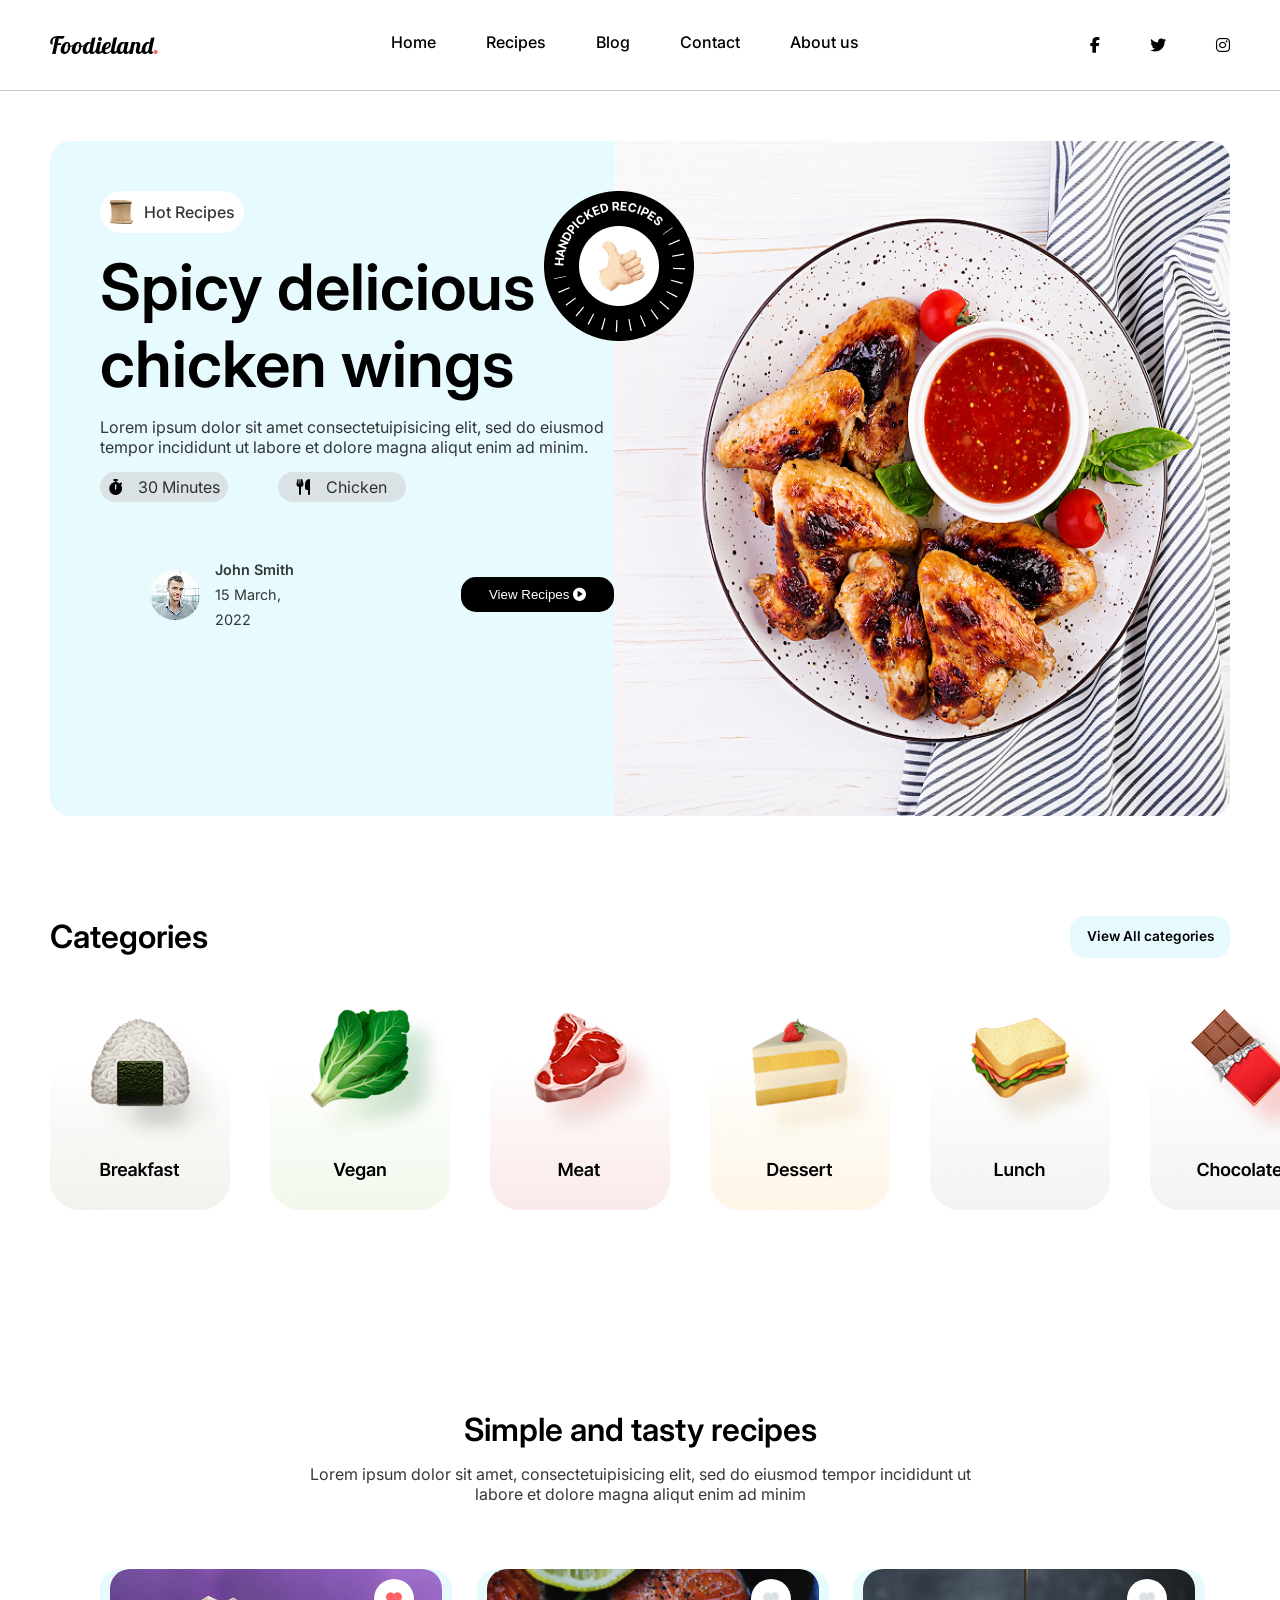
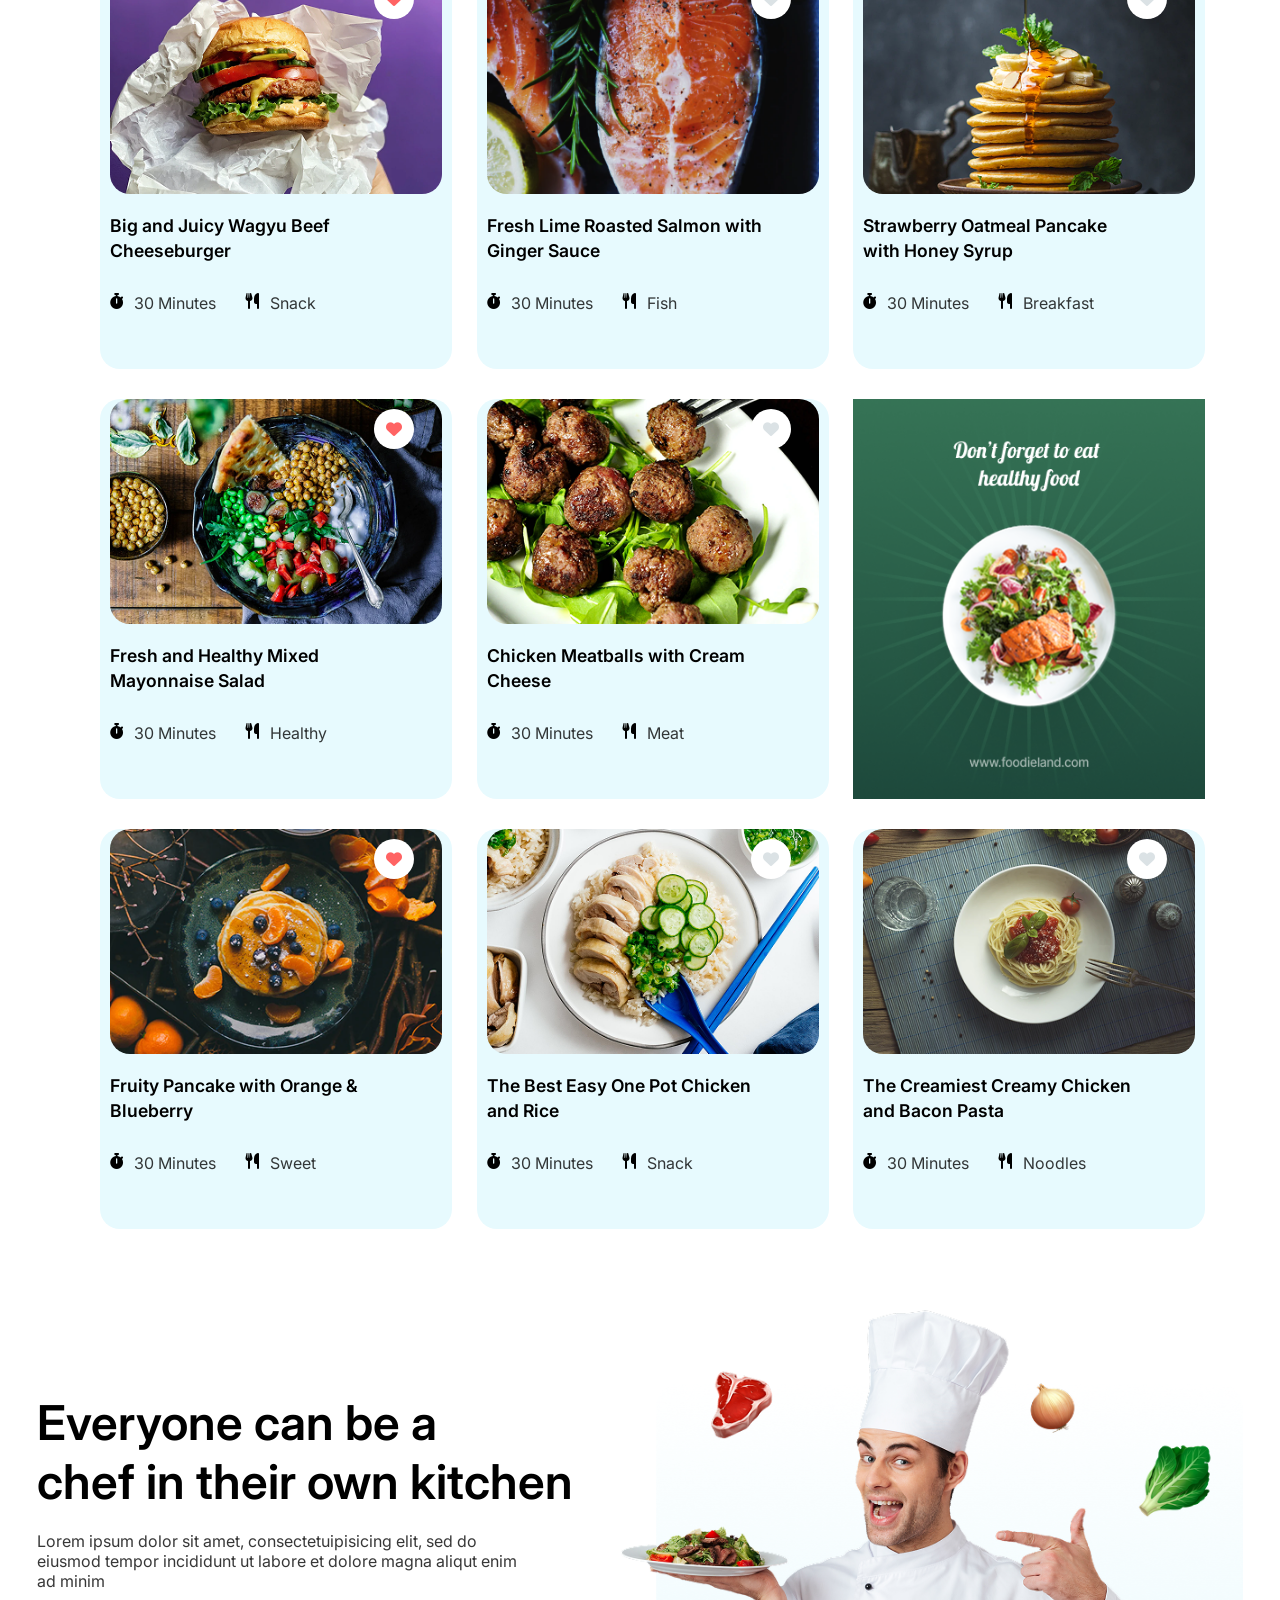
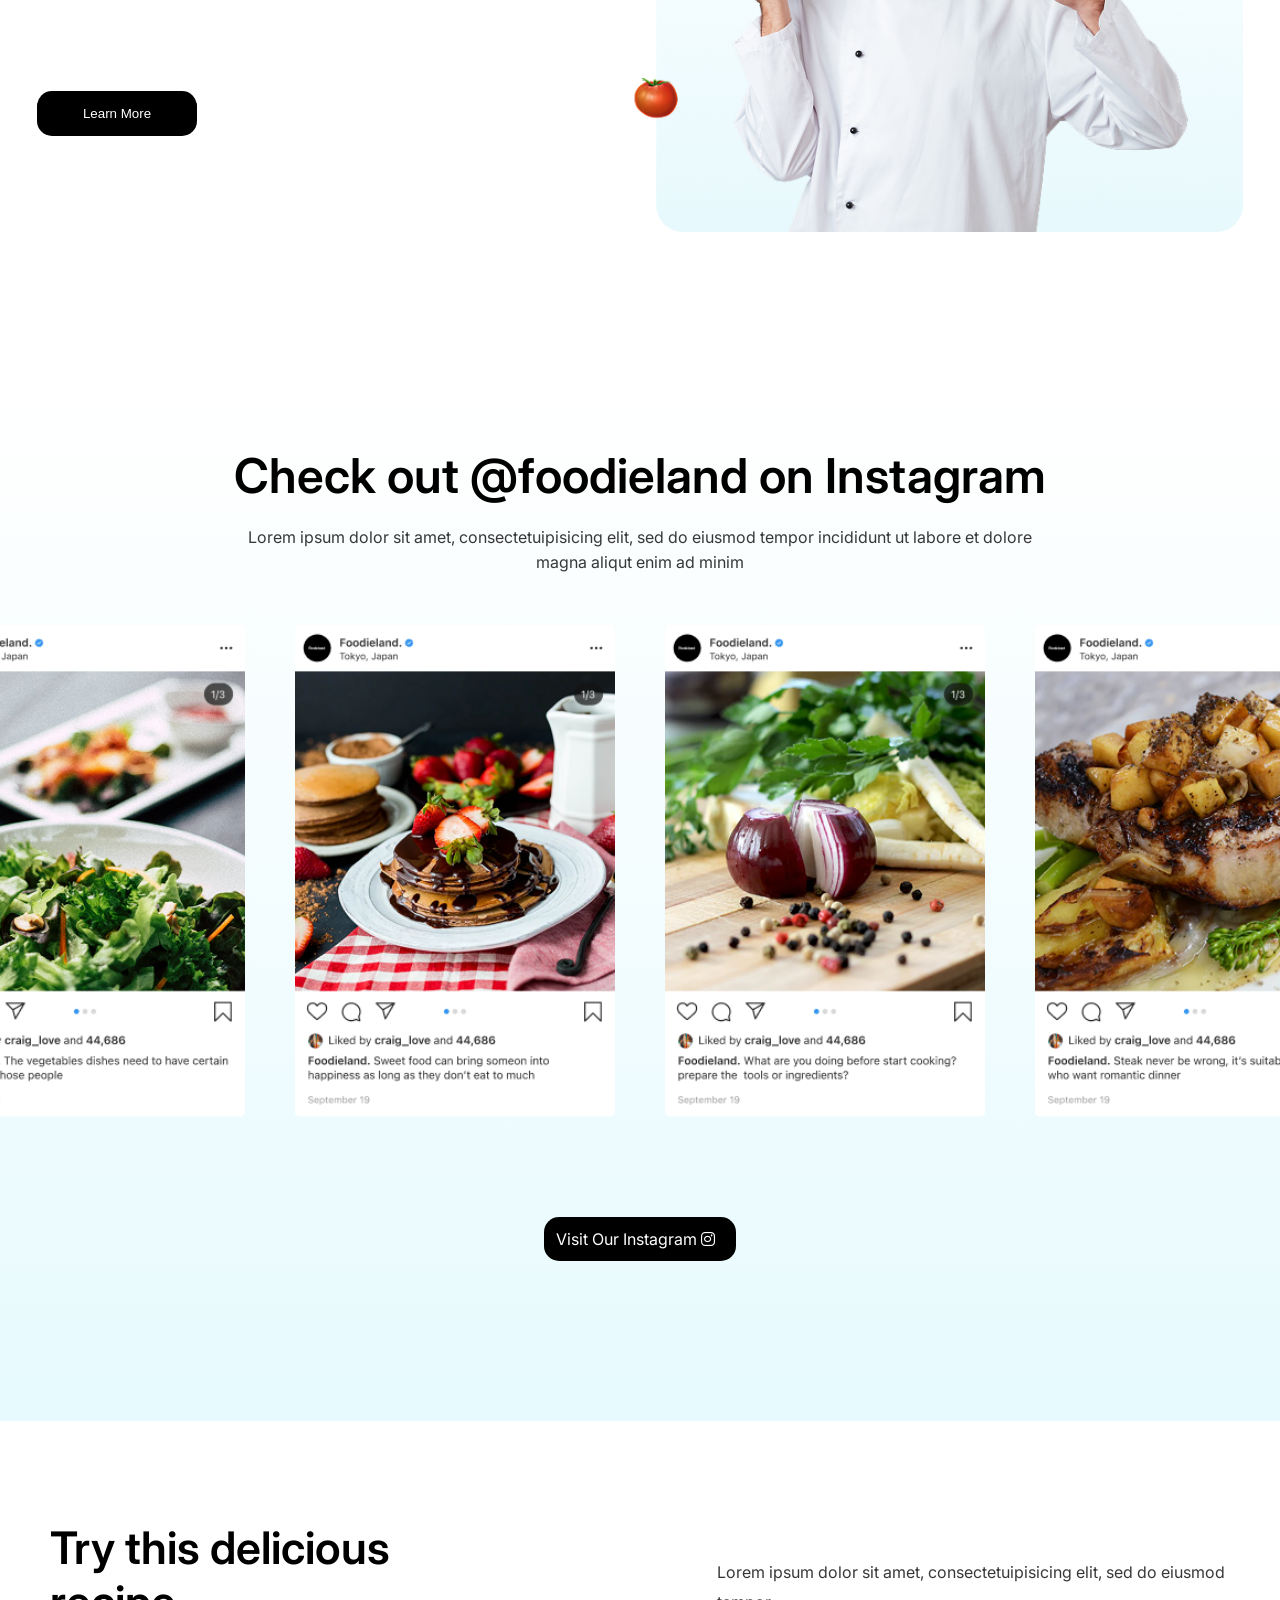
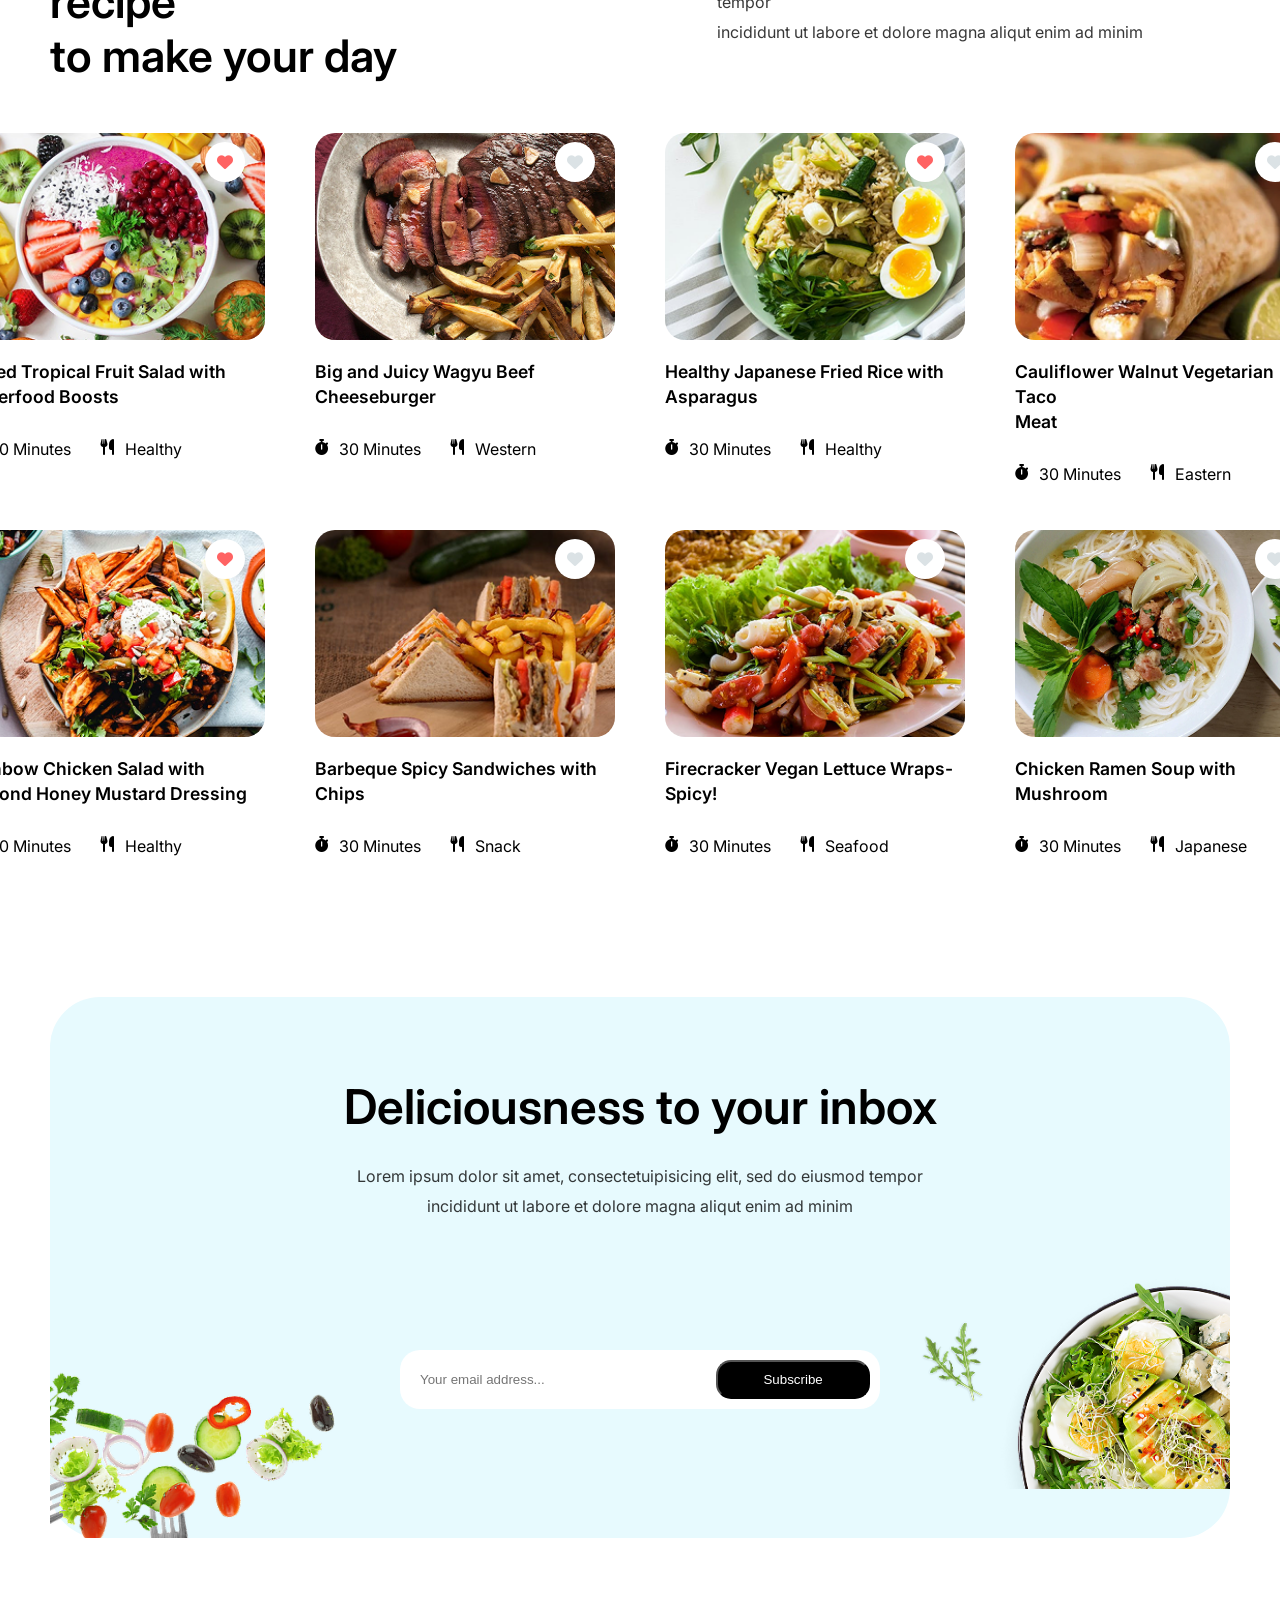
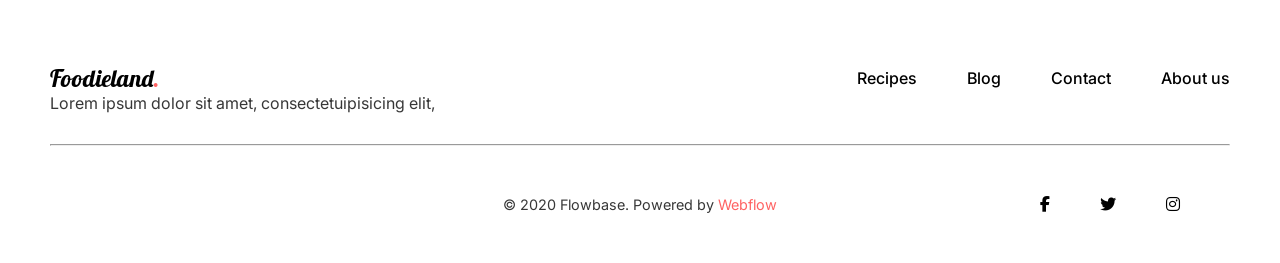
==== index.html @ f904580c "Home page done" ====
<!DOCTYPE html>
<html lang="en">
<head>
    <meta charset="UTF-8">
    <meta name="viewport" content="width=device-width, initial-scale=1.0">

    <!--External links-->
    <link rel="stylesheet" href="home.css">
    <link href="https://fonts.googleapis.com/css2?family=Lobster&family=Inter&family=Exo+2&display=swap" rel="stylesheet">
    <link rel="stylesheet" href="https://cdnjs.cloudflare.com/ajax/libs/font-awesome/6.5.1/css/all.min.css">
    <title>Foodieland</title>
</head>
<body>
    <!--HEADER-->
    <header>
        <h1 id="nameTitle">
            Foodieland<span class="indent">.</span>
        </h1>

        <nav id="pageLinks">
            <a href="Home">Home</a>
            <a href="Recipes">Recipes</a>
            <a href="Blog">Blog</a>
            <a href="Contact">Contact</a>
            <a href="About us">About us</a>
        </nav>

        <nav id="socialHandles">
            <a href="#" title="Facebook"><i class="fa-brands fa-facebook-f"></i></a>
            <a href="#" title="Twitter"><i class="fa-brands fa-twitter"></i></a>
            <a href="#" title="Instagram"><i class="fa-brands fa-instagram"></i></a>
        </nav>
    </header>


    <!--HERO-SECTION-->
    <main id="mainHero">
        <section id="father">
            <p id="hotRecipe">
                <img src="homePage imgs/recipe scroll.png" alt="Recipe scroll"> Hot Recipes
            </p>

            <h3>
                Spicy delicious <br> chicken wings
            </h3>

            <p id="fatherP">Lorem ipsum dolor sit amet consectetuipisicing elit, sed do eiusmod<br>
                tempor incididunt ut labore et dolore magna aliqut enim ad minim.
            </p>

            <section id="section1">
                <span>
                    <i class="fa-solid fa-stopwatch"></i> 
                    <p>30 Minutes</p>
                </span>

                <span>
                    <i class="fa-solid fa-utensils"></i> 
                    <p>Chicken</p>
                </span>
            </section>

            <section id="section2">
                <span id="section2Span">
                    <img src="homePage imgs/John Smith.png" alt="#">

                    <span>
                        <p id="johnSmith">
                            John Smith
                        </p>
                        
                        <p>
                            15 March, 2022
                        </p>
                    </span>
                </span>

                <button type="button" id="viewRecipe">View Recipes <i class="fa-solid fa-circle-play"></i></button>
            </section>
        </section>

        <!--Hero image section-->
        <section id="mother">
            <img src="homePage imgs/Badge.png" alt="#" id="image1">

            <img src="homePage imgs/baked-chicken-wings-asian-style-tomatoes-sauce-plate 1.png" alt="#" id="image2">
        </section>
    </main>

    <!--Category section-->
    <section id="category">
        <span id="span1">
            <h4>
                Categories
            </h4>
            <button type="button">
                View All categories
            </button>
        </span>

        <span id="span2">
            <img src="homePage imgs/Category imgs/Category breakfast.png" alt="#">
            <img src="homePage imgs/Category imgs/Category vegan.png" alt="#">
            <img src="homePage imgs/Category imgs/Category meat.png" alt="#">
            <img src="homePage imgs/Category imgs/Category dessert.png" alt="#">
            <img src="homePage imgs/Category imgs/Category lunch.png" alt="#">
            <img src="homePage imgs/Category imgs/Category chocolate.png" alt="#">
        </span>
    </section>

    <!--Simple and tasty recipe section-->
    <section id="simpleTastyRecipe">
        <h4>
            Simple and tasty recipes
        </h4>
        <p id="tastyRecipeP1">
            Lorem ipsum dolor sit amet, consectetuipisicing elit, sed do eiusmod tempor incididunt ut<br>
            labore et dolore magna aliqut enim ad minim 
        </p>

        <section id="foodCards">
            <!--card 1-->
            <card class="foods">
                <img src="homePage imgs/Simple and tasty recipe/Cheese burger.png" alt="#">
                <span class="heartIcons">
                    <i class="fa-solid fa-heart redHeart"></i>
                </span>

                <p class="foodsP">
                    Big and Juicy Wagyu Beef<br>
                    Cheeseburger
                </p>

                <div class="foodsDiv">
                    <span class="span1">
                        <i class="fa-solid fa-stopwatch"></i> 
                        
                        <p>
                            30 Minutes
                        </p>
                    </span>

                    <span class="span2">
                        <i class="fa-solid fa-utensils"></i>
                        <p>
                            Snack
                        </p>
                    </span>
                </div>
            </card>

            <!--card 2-->
            <card class="foods">
                <img src="homePage imgs/Simple and tasty recipe/Roasted salmon.png" alt="#">
                <span class="heartIcons">
                    <i class="fa-solid fa-heart paleHeart"></i>
                </span>

                <p class="foodsP">
                    Fresh Lime Roasted Salmon with<br>
                    Ginger Sauce
                </p>

                <div class="foodsDiv">
                    <span class="span1">
                        <i class="fa-solid fa-stopwatch"></i> 
                        
                        <p>
                            30 Minutes
                        </p>
                    </span>

                    <span class="span2">
                        <i class="fa-solid fa-utensils"></i>
                        <p>
                            Fish
                        </p>
                    </span>
                </div>
            </card>
            
            <!--card 3-->
            <card class="foods">
                <img src="homePage imgs/Simple and tasty recipe/Oatmeal pancake.png" alt="#">
                <span class="heartIcons">
                    <i class="fa-solid fa-heart paleHeart"></i>
                </span>

                <p class="foodsP">
                    Strawberry Oatmeal Pancake<br>
                    with Honey Syrup
                </p>

                <div class="foodsDiv">
                    <span class="span1">
                        <i class="fa-solid fa-stopwatch"></i> 
                        
                        <p>
                            30 Minutes
                        </p>
                    </span>

                    <span class="span2">
                        <i class="fa-solid fa-utensils"></i>
                        <p>
                            Breakfast
                        </p>
                    </span>
                </div>
            </card>
            
            <!--card 4-->
            <card class="foods">
                <img src="homePage imgs/Simple and tasty recipe/Mayonnaise salad.png" alt="#">
                <span class="heartIcons">
                    <i class="fa-solid fa-heart redHeart"></i>
                </span>

                <p class="foodsP">
                    Fresh and Healthy Mixed<br>
                    Mayonnaise Salad
                </p>

                <div class="foodsDiv">
                    <span class="span1">
                        <i class="fa-solid fa-stopwatch"></i> 
                        
                        <p>
                            30 Minutes
                        </p>
                    </span>

                    <span class="span2">
                        <i class="fa-solid fa-utensils"></i>
                        <p>
                            Healthy
                        </p>
                    </span>
                </div>
            </card>

            <!--card 5-->
            <card class="foods">
                <img src="homePage imgs/Simple and tasty recipe/Chicken meatball.png" alt="#">
                <span class="heartIcons">
                    <i class="fa-solid fa-heart paleHeart"></i>
                </span>

                <p class="foodsP">
                    Chicken Meatballs with Cream<br>
                    Cheese
                </p>

                <div class="foodsDiv">
                    <span class="span1">
                        <i class="fa-solid fa-stopwatch"></i> 
                        
                        <p>
                            30 Minutes
                        </p>
                    </span>

                    <span class="span2">
                        <i class="fa-solid fa-utensils"></i>
                        <p>
                            Meat
                        </p>
                    </span>
                </div>
            </card>

            <!--AD image-->
            <card id="adImage">
                <img src="homePage imgs/Simple and tasty recipe/Ads.png" alt="#">
                
            </card>

            <!--card 7-->
            <card class="foods">
                <img src="homePage imgs/Simple and tasty recipe/Fruity pancake.png" alt="#">
                <span class="heartIcons">
                    <i class="fa-solid fa-heart redHeart"></i>
                </span>

                <p class="foodsP">
                    Fruity Pancake with Orange &<br>
                    Blueberry
                </p>

                <div class="foodsDiv">
                    <span class="span1">
                        <i class="fa-solid fa-stopwatch"></i> 
                        
                        <p>
                            30 Minutes
                        </p>
                    </span>

                    <span class="span2">
                        <i class="fa-solid fa-utensils"></i>
                        <p>
                            Sweet
                        </p>
                    </span>
                </div>
            </card>

            <!--card 8-->
            <card class="foods">
                <img src="homePage imgs/Simple and tasty recipe/Chicken rice.png" alt="#">
                <span class="heartIcons">
                    <i class="fa-solid fa-heart paleHeart"></i>
                </span>

                <p class="foodsP">
                    The Best Easy One Pot Chicken<br>
                    and Rice
                </p>

                <div class="foodsDiv">
                    <span class="span1">
                        <i class="fa-solid fa-stopwatch"></i> 
                        
                        <p>
                            30 Minutes
                        </p>
                    </span>

                    <span class="span2">
                        <i class="fa-solid fa-utensils"></i>
                        <p>
                            Snack
                        </p>
                    </span>
                </div>
            </card>

            <!--card 9-->
            <card class="foods">
                <img src="homePage imgs/Simple and tasty recipe/Chicken bacon pasta.png" alt="#">
                <span class="heartIcons">
                    <i class="fa-solid fa-heart paleHeart"></i>
                </span>

                <p class="foodsP">
                    The Creamiest Creamy Chicken<br>
                    and Bacon Pasta
                </p>

                <div class="foodsDiv">
                    <span class="span1">
                        <i class="fa-solid fa-stopwatch"></i> 
                        
                        <p>
                            30 Minutes
                        </p>
                    </span>

                    <span class="span2">
                        <i class="fa-solid fa-utensils"></i>
                        <p>
                            Noodles
                        </p>
                    </span>
                </div>
            </card>

        </section>
    </section>

    <!--Everyone can bea chef section-->
    <seection id="everyoneCanBeAChef">
        <div id="textSide">
            <h4>
                Everyone can be a<br>
                chef in their own kitchen
            </h4>

            <p>
            Lorem ipsum dolor sit amet, consectetuipisicing elit, sed do<br>
            eiusmod tempor incididunt ut labore et dolore magna aliqut enim<br>
            ad minim   
            </p>

            <button type="button">
                Learn More
            </button>
        </div>

        <div id="imageSide">
            <img src="homePage imgs/Everyone can be a chef.png" alt="#">
        </div>
    </seection>

    <!--@foodieland on Instagram section-->
    <section id="foodielandOnIG">
        <div id="upperSide">
            <h4>
                Check out @foodieland on Instagram
            </h4>

            <p>
                Lorem ipsum dolor sit amet, consectetuipisicing elit, sed do eiusmod tempor incididunt ut labore et dolore<br>
                magna aliqut enim ad minim 
            </p>
        </div>

        <div id="bottomScreenShots">
            <img src="homePage imgs/IG posts/IG post1.png" alt="#" class="igPosts">
            <img src="homePage imgs/IG posts/IG post2.png" alt="#" class="igPosts">
            <img src="homePage imgs/IG posts/IG post3.png" alt="#" class="igPosts">
            <img src="homePage imgs/IG posts/IG post4.png" alt="#" class="igPosts">
        </div>

        <a href="#" title="Instagram" id="button">Visit Our Instagram <i class="fa-brands fa-instagram"></i></a>
    </section>

    <!--Try this delicious recipe section-->
    <section id="tryDeliciousRecipe">
        <div id="upperTexts">
            <h4>
                Try this delicious recipe<br>
                to make your day
            </h4>

            <p>
                Lorem ipsum dolor sit amet, consectetuipisicing elit, sed do eiusmod tempor<br>
                incididunt ut labore et dolore magna aliqut enim ad minim 
            </p>
        </div>

        <div id="foodsRecipe">
            <!--Card 1-->
            <card class="foodsRecipeCards">
                <img src="homePage imgs/Delicious recipe/Delicious recipe1.png" alt="#">
                <span class="heartIcons">
                    <i class="fa-solid fa-heart redHeart"></i>
                </span>

                <p class="foodsRecipeCards-P">
                    Mixed Tropical Fruit Salad with<br>
                    Superfood Boosts
                </p>

                <div class="foodsRecipeCards-Div">
                    <span class="span1">
                        <i class="fa-solid fa-stopwatch"></i> 30 Minutes
                    </span>

                    <span class="span2">
                        <i class="fa-solid fa-utensils"></i> Healthy
                    </span>
                </div>
            </card>

            <!--Card 2-->
            <card class="foodsRecipeCards">
                <img src="homePage imgs/Delicious recipe/Delicious recipe2.png" alt="#">
                <span class="heartIcons">
                    <i class="fa-solid fa-heart paleHeart"></i>
                </span>

                <p class="foodsRecipeCards-P">
                    Big and Juicy Wagyu Beef<br>
                    Cheeseburger
                </p>

                <div class="foodsRecipeCards-Div">
                    <span class="span1">
                        <i class="fa-solid fa-stopwatch"></i> 30 Minutes
                    </span>

                    <span class="span2">
                        <i class="fa-solid fa-utensils"></i> Western
                    </span>
                </div>
            </card>

            <!--Card 3-->
            <card class="foodsRecipeCards">
                <img src="homePage imgs/Delicious recipe/Delicious recipe3.png" alt="#">
                <span class="heartIcons">
                    <i class="fa-solid fa-heart redHeart"></i>
                </span>

                <p class="foodsRecipeCards-P">
                    Healthy Japanese Fried Rice with<br>
                    Asparagus
                </p>

                <div class="foodsRecipeCards-Div">
                    <span class="span1">
                        <i class="fa-solid fa-stopwatch"></i> 30 Minutes
                    </span>

                    <span class="span2">
                        <i class="fa-solid fa-utensils"></i> Healthy
                    </span>
                </div>
            </card>

            <!--Card 4-->
            <card class="foodsRecipeCards">
                <img src="homePage imgs/Delicious recipe/Delicious recipe4.png" alt="#">
                <span class="heartIcons">
                    <i class="fa-solid fa-heart paleHeart"></i>
                </span>

                <p class="foodsRecipeCards-P">
                    Cauliflower Walnut Vegetarian Taco<br>
                    Meat
                </p>

                <div class="foodsRecipeCards-Div">
                    <span class="span1">
                        <i class="fa-solid fa-stopwatch"></i> 30 Minutes
                    </span>

                    <span class="span2">
                        <i class="fa-solid fa-utensils"></i> Eastern
                    </span>
                </div>
            </card>

            <!--Card 5-->
            <card class="foodsRecipeCards">
                <img src="homePage imgs/Delicious recipe/Delicious recipe5.png" alt="#">
                <span class="heartIcons">
                    <i class="fa-solid fa-heart redHeart"></i>
                </span>

                <p class="foodsRecipeCards-P">
                    Rainbow Chicken Salad with<br>
                    Almond Honey Mustard Dressing
                </p>

                <div class="foodsRecipeCards-Div">
                    <span class="span1">
                        <i class="fa-solid fa-stopwatch"></i> 30 Minutes
                    </span>

                    <span class="span2">
                        <i class="fa-solid fa-utensils"></i> Healthy
                    </span>
                </div>
            </card>

            <!--Card 6-->
            <card class="foodsRecipeCards">
                <img src="homePage imgs/Delicious recipe/Delicious recipe6.png" alt="#">
                <span class="heartIcons">
                    <i class="fa-solid fa-heart paleHeart"></i>
                </span>

                <p class="foodsRecipeCards-P">
                    Barbeque Spicy Sandwiches with<br>
                    Chips
                </p>

                <div class="foodsRecipeCards-Div">
                    <span class="span1">
                        <i class="fa-solid fa-stopwatch"></i> 30 Minutes
                    </span>

                    <span class="span2">
                        <i class="fa-solid fa-utensils"></i> Snack
                    </span>
                </div>
            </card>

            <!--Card 7-->
            <card class="foodsRecipeCards">
                <img src="homePage imgs/Delicious recipe/Delicious recipe7.png" alt="#">
                <span class="heartIcons">
                    <i class="fa-solid fa-heart paleHeart"></i>
                </span>

                <p class="foodsRecipeCards-P">
                    Firecracker Vegan Lettuce Wraps-<br>
                    Spicy!
                </p>

                <div class="foodsRecipeCards-Div">
                    <span class="span1">
                        <i class="fa-solid fa-stopwatch"></i> 30 Minutes
                    </span>

                    <span class="span2">
                        <i class="fa-solid fa-utensils"></i> Seafood
                    </span>
                </div>
            </card>

            <!--Card 8-->
            <card class="foodsRecipeCards">
                <img src="homePage imgs/Delicious recipe/Delicious recipe8.png" alt="#">
                <span class="heartIcons">
                    <i class="fa-solid fa-heart paleHeart"></i>
                </span>

                <p class="foodsRecipeCards-P">
                    Chicken Ramen Soup with<br>
                    Mushroom
                </p>

                <div class="foodsRecipeCards-Div">
                    <span class="span1">
                        <i class="fa-solid fa-stopwatch"></i> 30 Minutes
                    </span>

                    <span class="span2">
                        <i class="fa-solid fa-utensils"></i> Japanese
                    </span>
                </div>
            </card>

        </div>
    </section>


    <!--Deliciousness to your inbox section-->
    <section id="deliciousnessToYourInbox">
        <div id="upperWriteup">
            <h4>
                Deliciousness to your inbox
            </h4>

            <p>
                Lorem ipsum dolor sit amet, consectetuipisicing elit, sed do eiusmod tempor<br>
                incididunt ut labore et dolore magna aliqut enim ad minim 
            </p>
        </div>

        <div id="lowerInputAndImages">
            <img src="homePage imgs/Deliciousness to your inbox/kisspng-salad-salad-fresh-food-healthylife-vegetables-vegetarian-5d42e3a7cb8543 1.png" alt="#" id="leftImage">

            <form action="#">
                <div id="inputDiv">
                    <input type="email" id="email" placeholder="Your email address...">
                    <button type="submit" id="emailButton">Subscribe</button>
                </div>
            </form>

            <img src="homePage imgs/Deliciousness to your inbox/Photo.png" alt="#" id="rightImage">
        </div>
    </section>


    <!--Footer-->
    <footer>
        <div id="div1">
            <span id="div1Span">
                <h4>
                    Foodieland<span id="indent">.</span>
                </h4>
                <p>
                    Lorem ipsum dolor sit amet, consectetuipisicing elit,
                </p>
            </span>

            <nav id="div1Nav">
                <a href="Recipes" class="footerLinks">Recipes</a>
                <a href="Blog" class="footerLinks">Blog</a>
                <a href="Contact" class="footerLinks">Contact</a>
                <a href="About us" class="footerLinks">About us</a>
            </nav>
        </div>

        <hr>

        <div id="div2">
            <p>
                &copy; 2020 Flowbase. Powered by <span id="highlight">Webflow</span>
            </p>
            <nav id="socialHandles">
                <a href="" title="Facebook"><i class="fa-brands fa-facebook-f"></i></a>
                <a href="" title="Twitter"><i class="fa-brands fa-twitter"></i></a>
                <a href="" title="Instagram"><i class="fa-brands fa-instagram"></i></a>
            </nav>
        </div>
    </footer>
    
</body>
</html>
---- home.css ----
*{
    margin: 0;
    padding: 0;
    box-sizing: border-box;
}

:root{
    --background-color: #FFFF;
    --font-color1: #000000;
    --font-color2: #000000c8;

    --sectionCard-bgColor: #E7FAFE;
    --redHeart-color: #FF6363;
    --paleHeart-color: #DBE2E5;

    --icons-color: #000000;
    --font-family1: 'Lobster', cursive;
    --font-family2: 'Inter', sans-serif;
    --copyright-font: 'Exo 2', sans-serif; 

}


/*body*/
body {
    font-family: var(--font-family2);
    
    p {
        color: var(--font-color2);
    }

    h4 {
        color: var(--font-color1);
    }

    h3 {
        color: var(--font-color1);
    }

}

/*Header and contents*/
header {
    display: flex;
    justify-content: space-between;
    align-items: center;
    /* margin: 30px 50px 0px 50px; */
    border-bottom: 1px solid #00000034;
}

header #nameTitle {
    margin: 30px 0px 30px 50px;
    color: var(--font-color1);
    font-family: var(--font-family1);
    font-size: 1.5em;
    font-weight: 400;
}.indent {
    color: var(--redHeart-color);
}

header #pageLinks {
    display: flex;
    justify-content: center;
    align-items: center;
    text-align: center;
    /* width: 40rem; */
    gap: 50px;
    margin: 30px 0px 30px 0px;
}

#pageLinks a {
    text-decoration: none;
    font-family: var(--font-family2);
    font-weight: 500;
    font-size: 1em;
    color: var(--font-color1);
    padding-bottom: 0.2rem;
    border-bottom: 2px solid transparent;
    transition: border-color 0.2s ease;
}

#pageLinks a:hover {
    border-color: var(--redHeart-color);
}

header #socialHandles {
    display: flex;
    justify-content: center;
    align-items: center;
    text-align: center;
    /* width: 15rem; */
    gap: 50px;
    margin: 30px 50px 30px 0px;

}#socialHandles a {
    font-size: 1em;
    color: var(--icons-color);
}


/*Hero section*/
#mainHero {
    display: flex;
    justify-content: space-between;
    /* align-items: center; */
    margin: 50px;
    /* padding: 50px; */
    height: 75vh;
    /* gap: 100px; */
    border-radius: 20px;
    background-color: var(--sectionCard-bgColor);
    
}

#mainHero #father {
    margin: 50px 0px 50px 50px;
    width: 50%;

}

#father #hotRecipe {
    display: flex;
    justify-content: space-between;
    align-items: center;
    width: 9rem;
    gap: 10px;
    padding: 9px;
    background-color: var(--background-color);
    border-radius: 40px;
    font-family: var(--font-family2);
    font-size: 1em;
    font-weight: 500;
}

#father h3 {
    margin-top: 15px;
    font-family: var(--font-family2);
    font-weight: 600;
    font-size: 4em;
}

#father #fatherP {
    margin-top: 15px;
    font-family: var(--font-family2);
    font-weight: 400;
    font-size: 1em;
}

#father #section1 {
    display: flex;
    align-items: center;
    gap: 50px;
    margin-top: 15px;

}#father #section1 span{
    display: flex;
    justify-content: center;
    align-items: center;
    gap: 15px;
    width: 8rem;
    padding: 5px;
    font-size: 1em;
    font-weight: 400;
    font-family: var(--font-family2);
    border-radius: 15px;
    background-color: var(--paleHeart-color);

}

#father #section2 {
    display: flex;
    /* justify-content: center; */
    align-items: center;
    gap: 150px;
    margin-top: 55px;
    margin-left: 50px;

    font-family: var(--font-family2);
    font-weight: 400;
    font-size: 0.9em;

}

#father #section2 #section2Span {
    display: flex;
    justify-content: space-between;
    align-items: center;
    gap: 15px;
    line-height: 25px;

}

#johnSmith {
    font-weight: 600;
    font-size: 1em;
}

#father #section2 #viewRecipe {
    border: none;
    border-radius: 15px;
    background-color: var(--font-color1);
    color: var(--background-color);
    width: 10rem;
    padding: 10px;
    

    &:hover {
        cursor: pointer;
        background-color: var(--sectionCard-color);
        border: 2px solid var(--paleHeart-color);
        color: var(--font-color1);
    }
}

/*Hero image section*/
#mainHero #mother {
    position: relative;
    width: 60%;
    /* border: 1px solid; */
}

#image1 {
    position: absolute;
    top: 50px;
    left: -70px;
}

#image2 {
    width: 100%;
    height: 100%;
    border-top-right-radius: 20px;
    border-bottom-right-radius: 20px;
}


/*Category section*/
#category {
    margin: 100px 50px 0px 50px;
}

#category #span1 {
    display: flex;
    justify-content: space-between;
    align-items: center;

}

#category #span1 h4 {
    font-family: var(--font-family2);
    font-size: 2em;
    font-weight: 600;
}

#category #span1 button {
    border: none;
    padding: 12px;
    width: 10rem;
    border-radius: 15px;
    border: 2px solid var(--sectionCard-bgColor);
    background-color: var(--sectionCard-bgColor);
    font-family: var(--font-family2);
    font-size: 0.85em;
    font-weight: 600;
    letter-spacing: -2%;
    line-height: 100%;


    &:hover {
        cursor: pointer;
        background-color: #DBE2E5;
    }
}

#category #span2 {
    display: flex;
    justify-content: space-between;
    align-items: center;
    gap: 40px;
    margin-top: 50px;
}

#category #span2 img {
    width: 15rem;
    
}


/*Simple and tasty recipe section*/
#simpleTastyRecipe {
    margin: 200px 50px 50px 50px;
}

#simpleTastyRecipe h4 {
    text-align: center;
    font-family: var(--font-family2);
    font-size: 2em;
    font-weight: 600;
    color: var(--font-color1);

}

#simpleTastyRecipe #tastyRecipeP1 {
    text-align: center;
    font-size: 1em;
    font-weight: 400;
    margin-top: 15px;
    margin-bottom: 50px;
}

#foodCards {
    /* position: relative; */
    display: grid;
    grid-template-columns: repeat(3, 3fr);
    justify-content: center;
    align-items: center;
    gap: 0px;
    margin-left: 50px;

    
}

.foods {
    position: relative;
    width: 22rem;
    height: 25rem;
    margin-top: 15px;
    margin-bottom: 15px;
    border-radius: 20px;
    padding-left: 10px;
    padding-right: 10px;
    background-color: var(--sectionCard-bgColor);
}

.foodsRecipeCards {
    position: relative;
    width: 22rem;
    height: 25rem;
    margin-top: 15px;
    margin-bottom: 15px;
    border-radius: 20px;
    padding-left: 10px;
    padding-right: 10px;
    background-color: var(--sectionCard-bgColor);
}

.foods img {
    width: 100%;
    border-radius: 20px;

}

.heartIcons {
    position: absolute;
    top: 2.5%;
    margin-left: 75%;
    display: flex;
    justify-content: center;
    align-items: center;
    width: 2.5rem;
    height: 2.5rem;
    border-radius: 50%;
    background-color: var(--background-color);
    
}

.redHeart {
    color: var(--redHeart-color);
}

.paleHeart {
    color: var(--paleHeart-color);
}

.foods .foodsP {
    font-size: 1.1em;
    font-weight: 600;
    color: var(--font-color1);
    margin-top: 15px;
    line-height: 25px;
}

.foods .foodsDiv {
    margin-top: 30px;
    display: flex;
    /* justify-content: space-between; */
    align-items: center;
    gap: 30px;
}

.foodsDiv .span1, .span2 {
    display: flex;
    gap: 10px;
    color: var(--font-family1);
}


#adImage {
    width: 22rem;
    height: 25rem;
    margin-top: 15px;
    margin-bottom: 15px;

}

#adImage img {
    width: 100%;
    height: 100%;
}


/*Everyone can be a chef section*/
#everyoneCanBeAChef {
    display: flex;
    justify-content: center;
    align-items: center;
    gap: 30px;
    margin-top: 50px;
    
}

#everyoneCanBeAChef #textSide h4 {
    font-size: 3em;
    font-weight: 600;
    margin-bottom: 20px;
    
}

#everyoneCanBeAChef #textSide p {
    font-size: 1em;
    font-weight: 400;
    margin-top: 15px;
}

#everyoneCanBeAChef #textSide button {
    border: none;
    border-radius: 15px;
    margin-top: 100px;
    padding: 15px;
    width: 10rem;
    background-color: var(--font-color1);
    color: var(--background-color);
    cursor: pointer;
}


#everyoneCanBeAChef #imageSide img {
    width: 40rem;
}


/*@foodieland on Instagram section*/
#foodielandOnIG {
    margin-top: 150px;
    background: linear-gradient(to top, #E7FAFE 0%, #FFFFFF 100%);
    display: flex;
    flex-direction: column;
    align-items: center;
    padding: 60px 0;
}

#upperSide h4 {
    text-align: center;
    font-size: 3em;
    font-weight: 600;
    margin-bottom: 20px;
}

#upperSide p {
    text-align: center;
    font-size: 1em;
    font-weight: 400;
    line-height: 25px;
    /* margin-top: 15px; */
}

#bottomScreenShots {
    margin-top: 50px;
    display: flex;
    justify-content: center;
    align-items: center;
    gap: 50px;
}

.igPosts {
    width: 20rem;

}

#foodielandOnIG #button {
    margin-top: 100px;
    margin-bottom: 100px;
    border: none;
   border-radius: 15px;
   padding: 12px;
   width: 12rem;
   text-decoration: none;
   align-items: center;
   background-color: #000000;
   color: #FFFFFF;
}


/*Try this delicious recipe section*/

#tryDeliciousRecipe {
    margin: 100px 50px 0px 50px;

}

#upperTexts {
    display: flex;
    /* justify-content: center; */
    align-items: center;
    gap: 20%;

}

#upperTexts h4 {
    font-size: 2.8em;
    font-weight: 600;

}

#upperTexts p {
    font-size: 1em;
    font-weight: 400;
    line-height: 30px;
}

#foodsRecipe {
    display: grid;
    grid-template-columns: repeat(4, 2fr);
    justify-content: center;
    align-items: center;
    gap: 30px;
    margin-top: 50px;
}

.foodsRecipeCards {
    width: 20rem;
    height: 22rem;
    margin-top: 0px;
    background-color: var(--background-color);
    
}

.foodsRecipeCards img {
    width: 100%;
    border-radius: 20px;
}

.foodsRecipeCards-P {
    font-size: 1.1em;
    font-weight: 600;
    color: var(--font-color1);
    margin-top: 15px;
    line-height: 25px;
}

.foodsRecipeCards-Div {
    margin-top: 30px;
    display: flex;
    /* justify-content: space-between; */
    align-items: center;
    gap: 30px;
}

.foodsRecipeCards-Div .span1, .span2 {
    display: flex;
    gap: 10px;
    color: var(--font-family1);
}


/*Deliciousness to your inbox section*/

#deliciousnessToYourInbox {
    margin: 100px 50px 0px 50px;
    padding-top: 80px;
    border-radius: 50px;
    background-color: var(--sectionCard-bgColor);
}

/* #deliciousnessToYourInbox #upperWriteup {
    padding-top: 50px;
    border: 1px solid;
} */

#deliciousnessToYourInbox #upperWriteup h4 {
    text-align: center;
    font-size: 3em;
    font-weight: 600;

}

#deliciousnessToYourInbox #upperWriteup p {
    text-align: center;
    font-size: 1em;
    font-weight: 400;
    margin-top: 25px;
    line-height: 30px;
}


#lowerInputAndImages {
    display: flex;
    justify-content: space-between;
    align-items: center;
}

#lowerInputAndImages #inputDiv {
    display: flex;
    justify-content: space-between;
    align-items: center;
    width: 30rem;
    padding: 10px;
    border-radius: 20px;
    background-color: var(--background-color);
}

#email {
    border: none;
    width: 20rem;
    padding: 10px;
    outline: none;
}

#emailButton {
    width: 10rem;
    padding: 10px;
    border-radius: 15px;
    background-color: #000000;
    color: #FFFFFF;
    cursor: pointer;

    /* &:hover {

    } */
}


#leftImage, #rightImage{
    width: 20rem;
}


/*Footer*/

footer {
    margin: 100px 50px 0px 50px;
}

footer #div1 {
    display: flex;
    justify-content: space-between;
    align-items: center;
    margin-bottom: 20px;

}


#div1Span h4 {
    color: var(--font-color1);
    font-family: var(--font-family1);
    font-size: 1.5em;
    font-weight: 400;
}#indent {
    color: var(--redHeart-color);
}

#div1Span {
    margin-top: 15px;
}

#div1Nav {
    display: flex;
    justify-content: center;
    align-items: center;
    text-align: center;
    /* width: 40rem; */
    gap: 50px;
    margin: 30px 0px 30px 0px;
}

#div1Nav a {
    text-decoration: none;
    font-family: var(--font-family2);
    font-weight: 500;
    font-size: 1em;
    color: var(--font-color1);
    padding-bottom: 0.2rem;
    border-bottom: 2px solid transparent;
    transition: border-color 0.2s ease;
}

#div1Nav a:hover {
    border-color: var(--redHeart-color);
}


footer #div2 {
    position: relative;
    display: flex;
    justify-content: center;
    align-items: center;
    margin-top: 50px;
    margin-bottom: 50px;
}

#div2 p {
    font-size: 0.9em;
    font-weight: 400;
}

#highlight {
    color: var(--redHeart-color);
}


#div2 #socialHandles {
    position: absolute;
    right: 50px;
    display: flex;
    justify-content: center;
    align-items: center;
    text-align: center;
    /* width: 15rem; */
    gap: 50px;
    

}#socialHandles a {
    font-size: 1em;
    color: var(--icons-color);
}
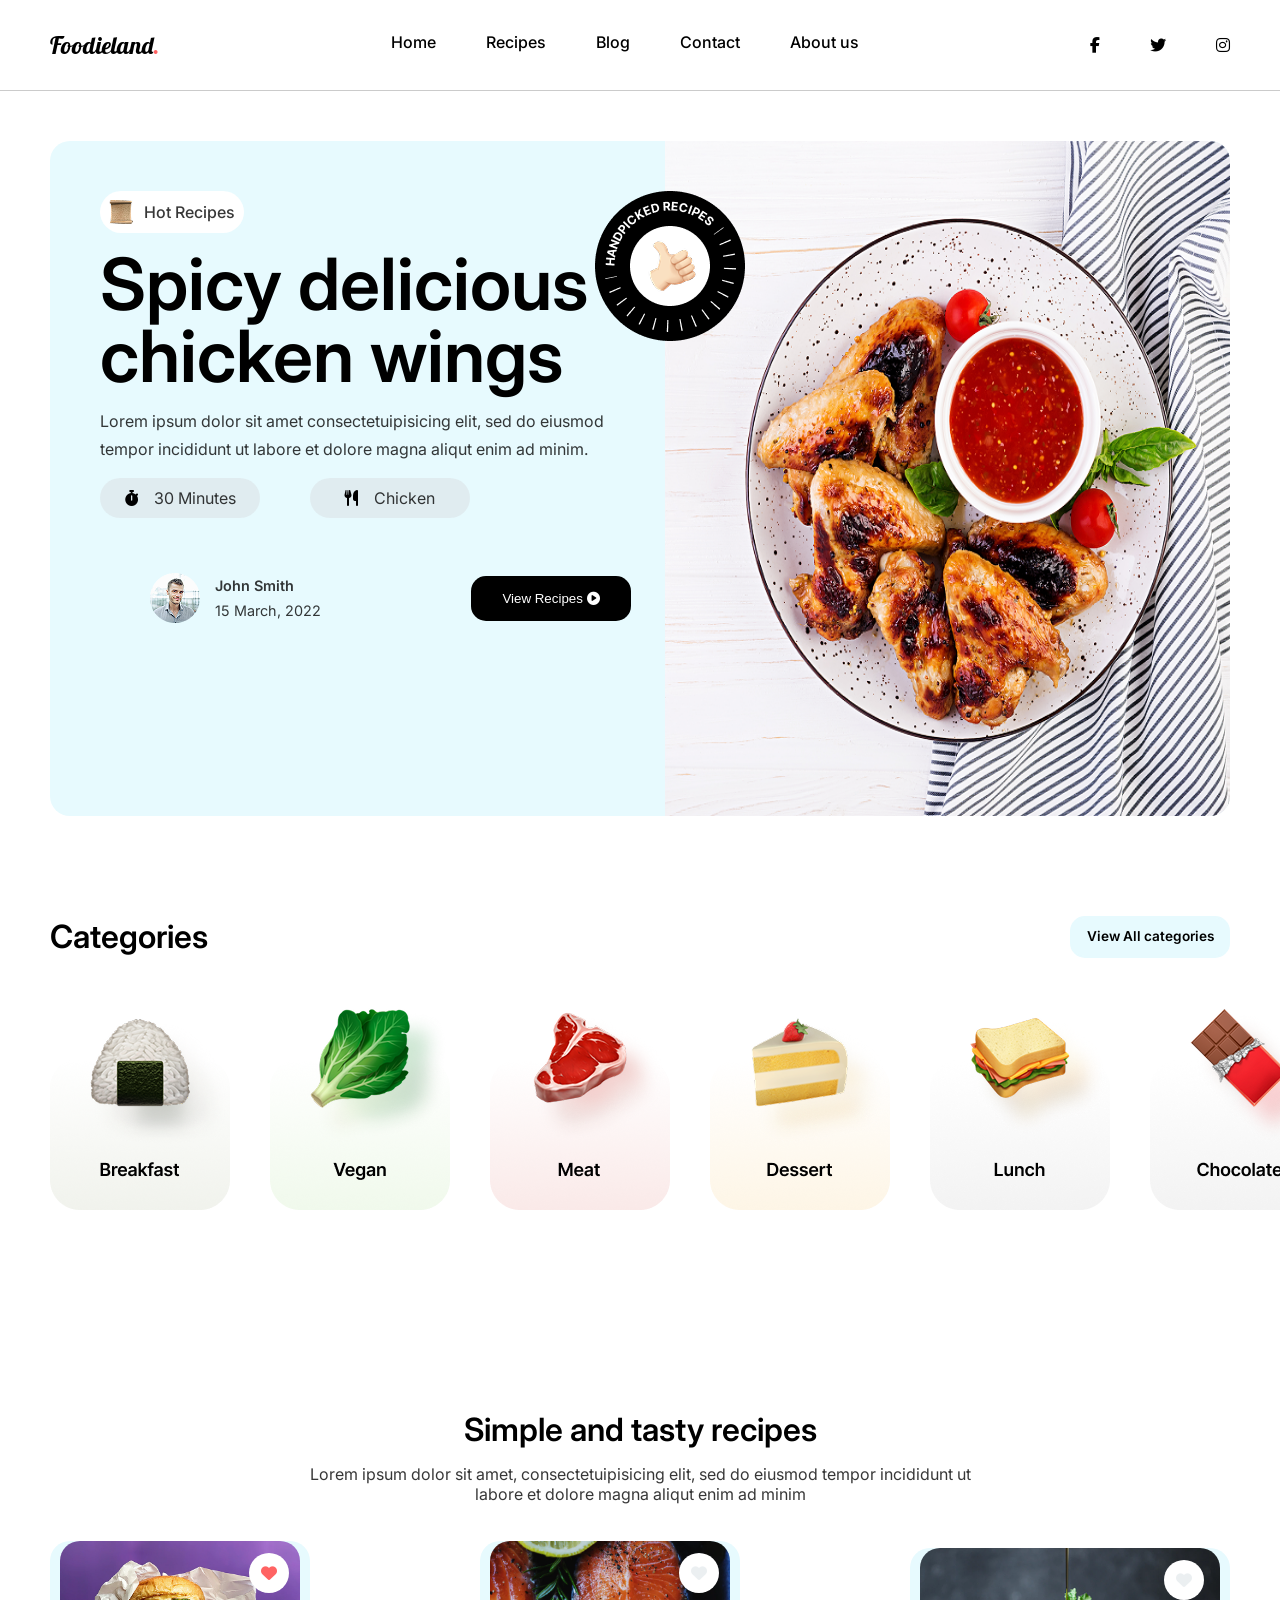
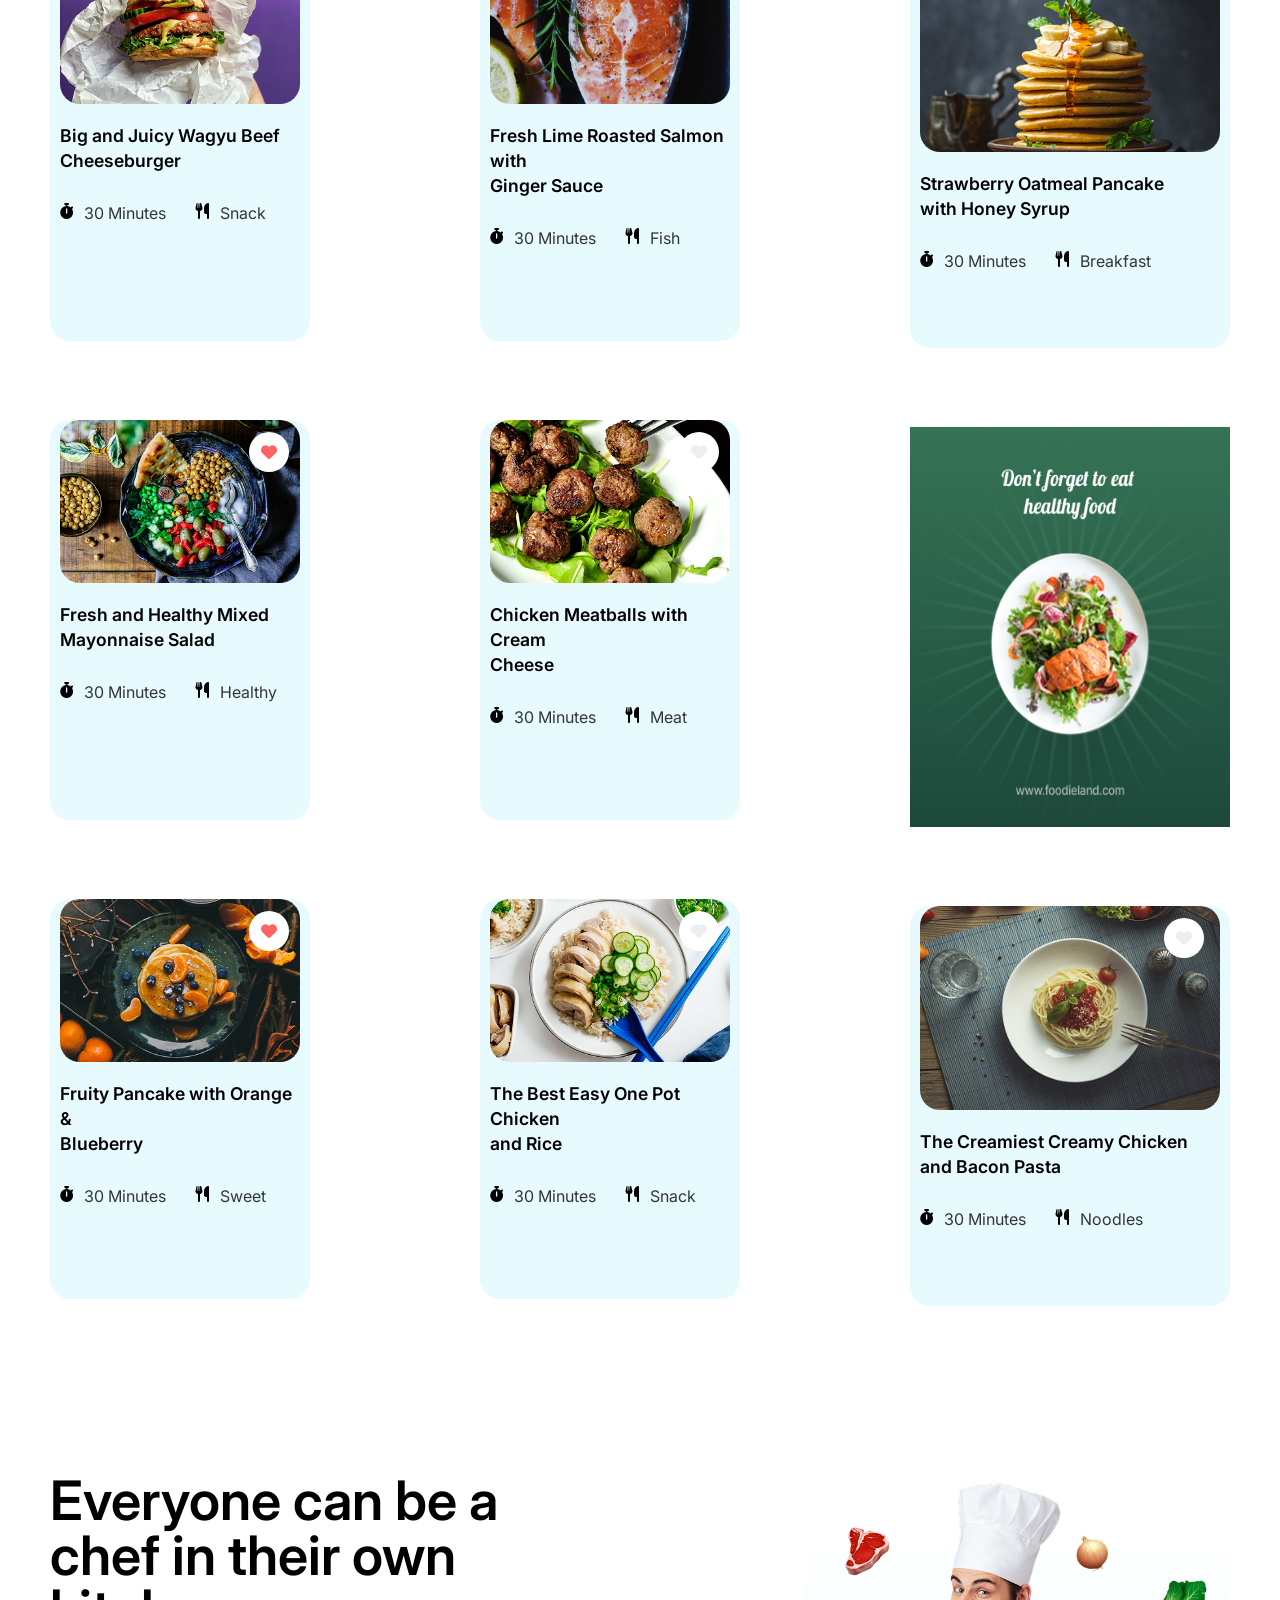
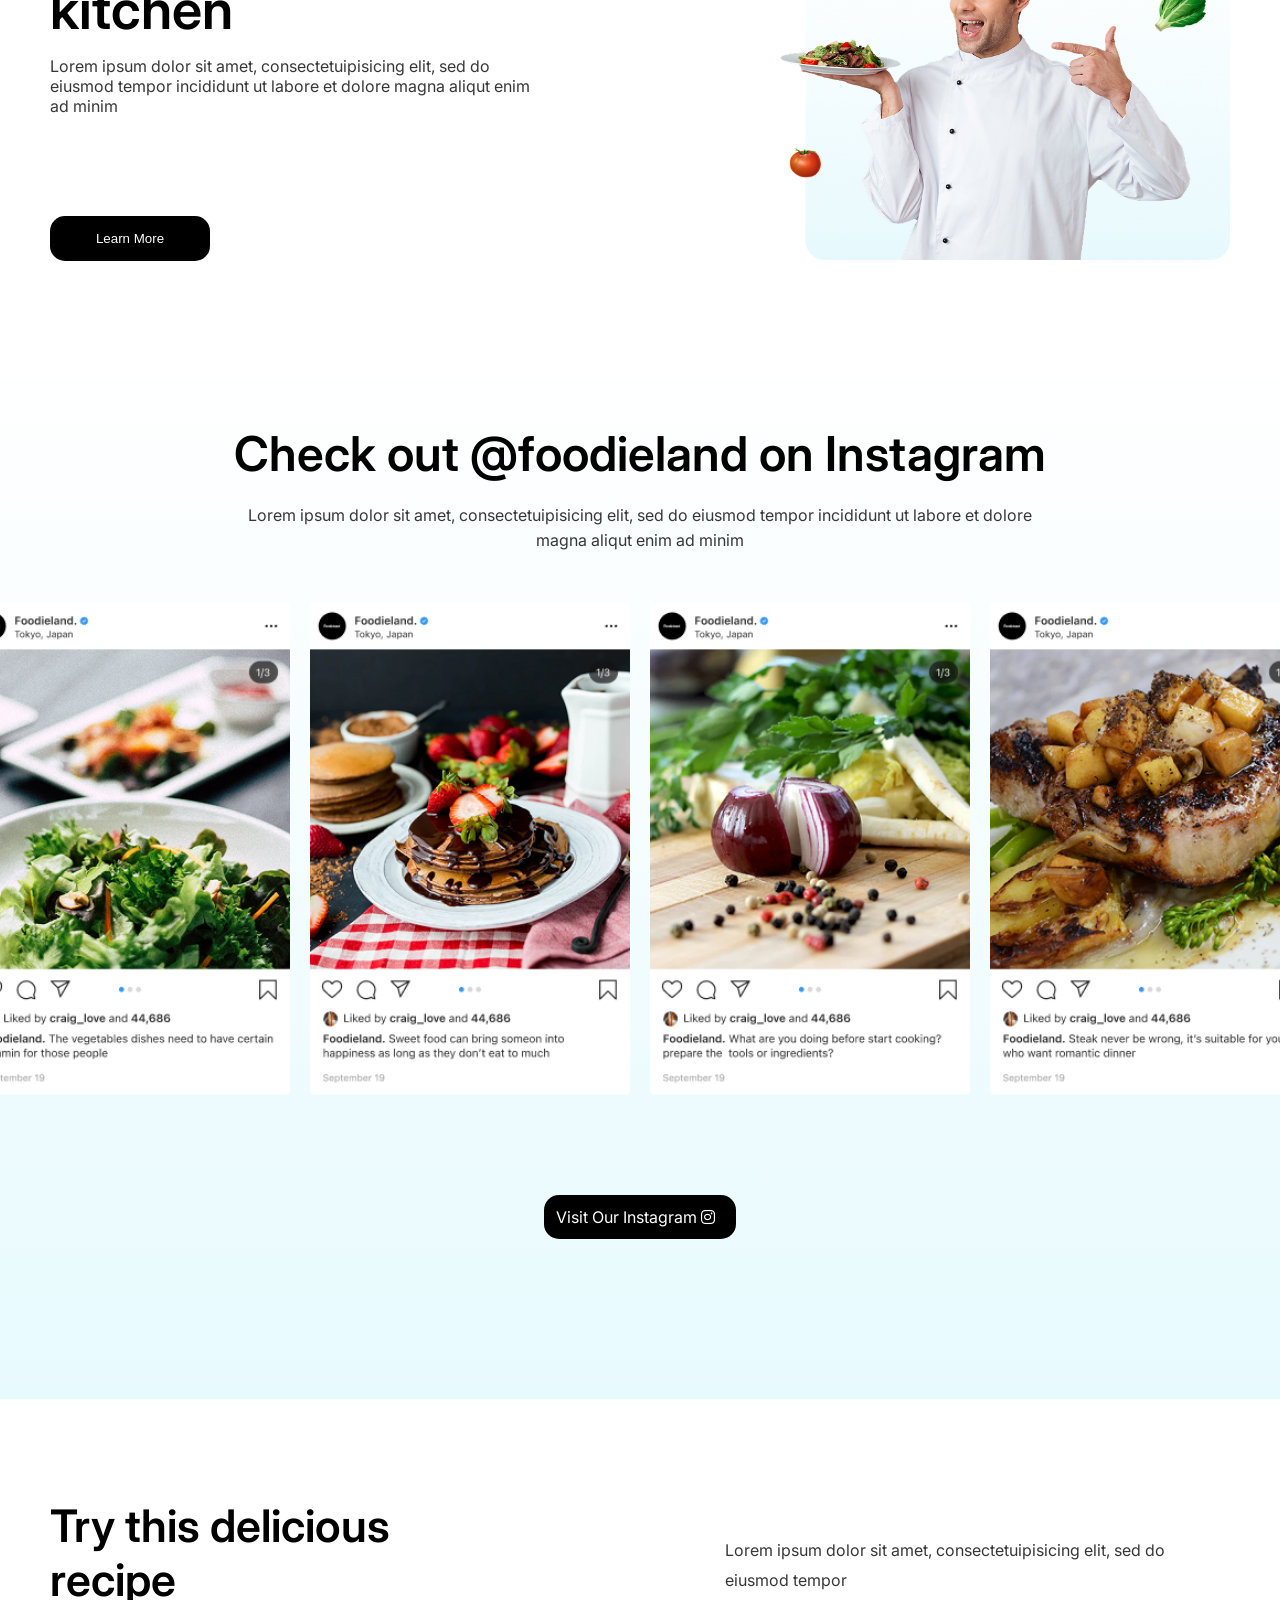
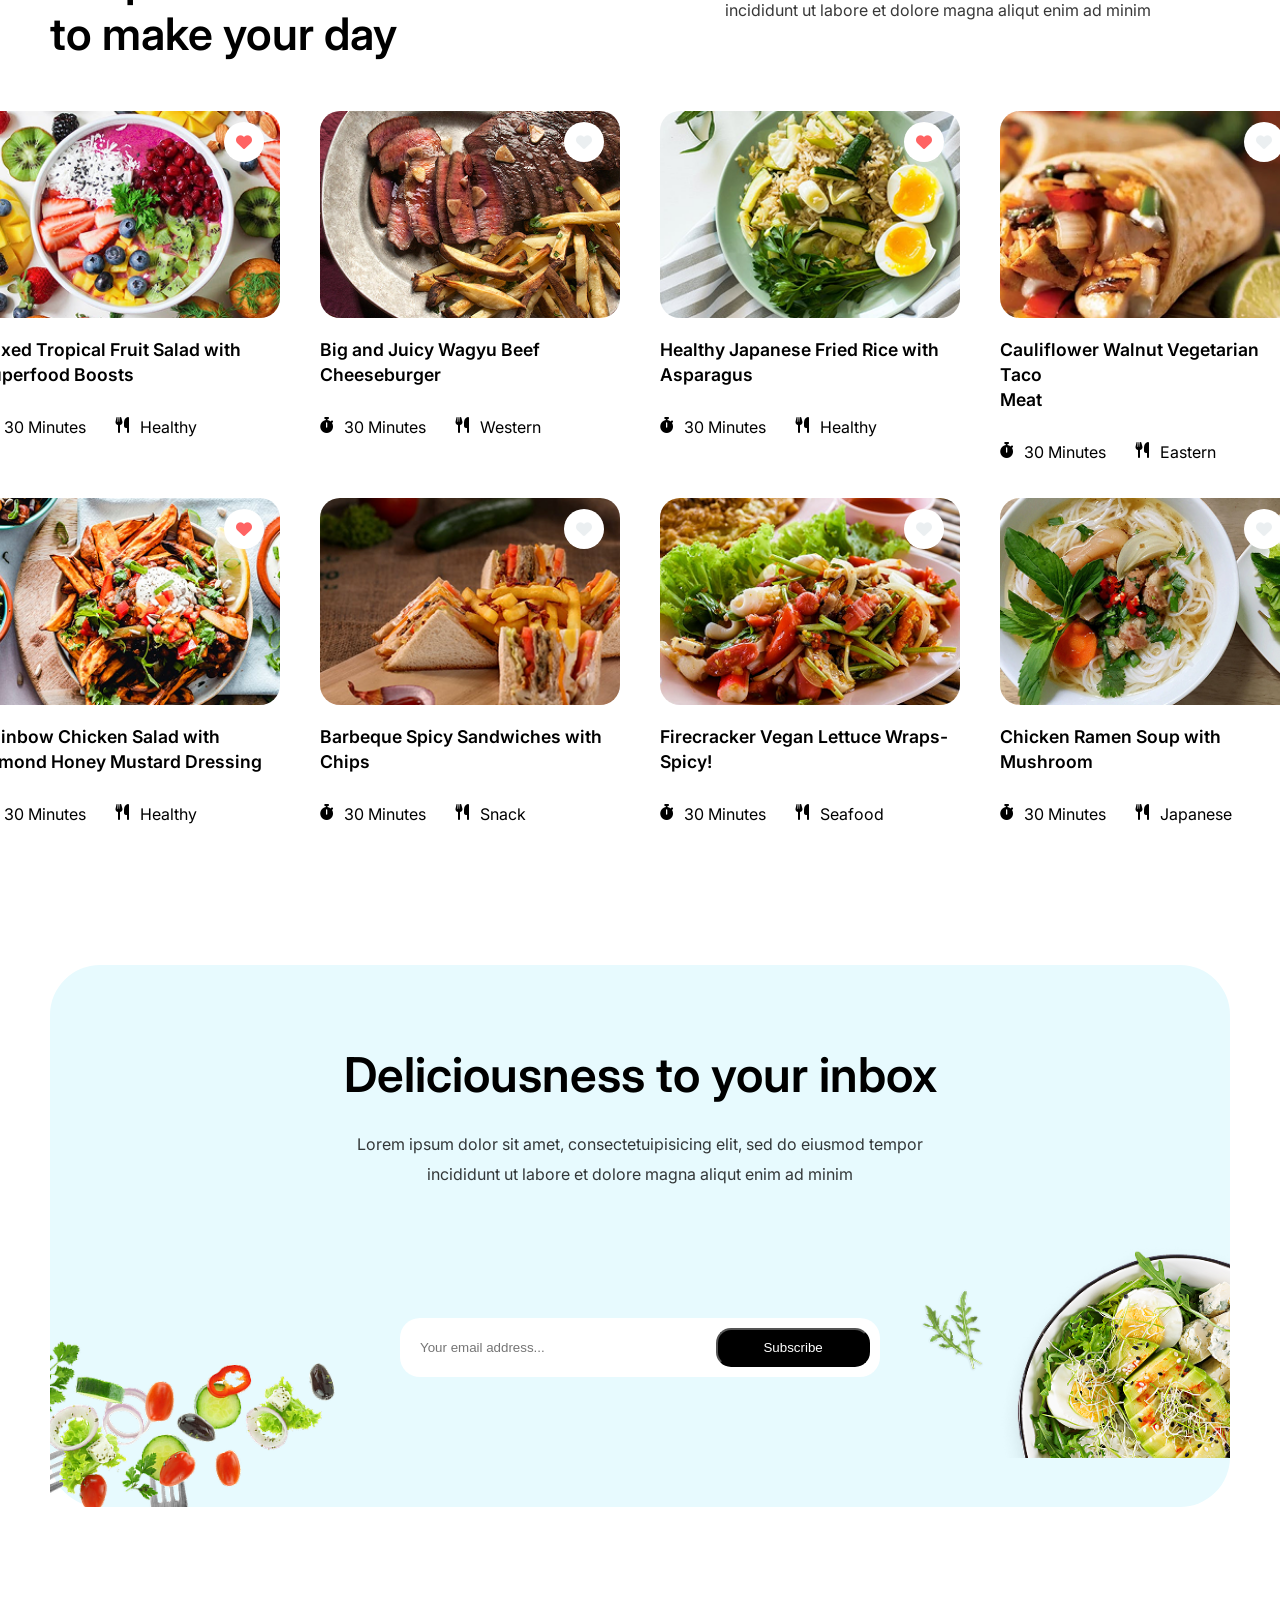
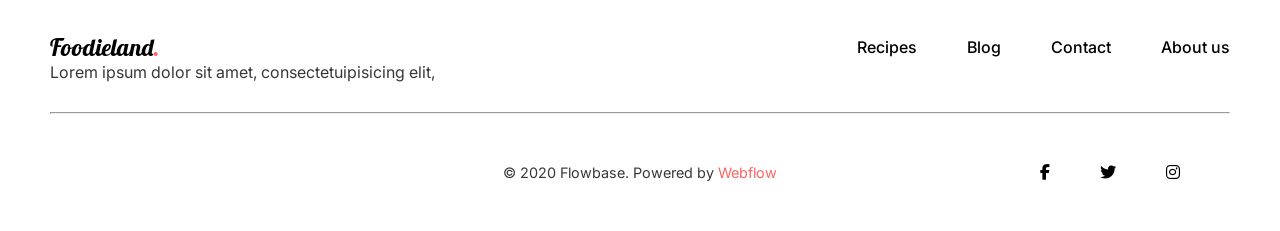
==== commit 5fa2a0ad: "Home page Responsive" ====
--- a/index.html
+++ b/index.html
@@ -5,7 +5,7 @@
     <meta name="viewport" content="width=device-width, initial-scale=1.0">
 
     <!--External links-->
-    <link rel="stylesheet" href="home.css">
+    <link rel="stylesheet" href="Stylesheets/home.css">
     <link href="https://fonts.googleapis.com/css2?family=Lobster&family=Inter&family=Exo+2&display=swap" rel="stylesheet">
     <link rel="stylesheet" href="https://cdnjs.cloudflare.com/ajax/libs/font-awesome/6.5.1/css/all.min.css">
     <title>Foodieland</title>
@@ -18,11 +18,11 @@
         </h1>
 
         <nav id="pageLinks">
-            <a href="Home">Home</a>
-            <a href="Recipes">Recipes</a>
-            <a href="Blog">Blog</a>
-            <a href="Contact">Contact</a>
-            <a href="About us">About us</a>
+            <a href="index.html">Home</a>
+            <a href="#">Recipes</a>
+            <a href="blog.html">Blog</a>
+            <a href="contact.html">Contact</a>
+            <a href="#">About us</a>
         </nav>
 
         <nav id="socialHandles">
@@ -37,7 +37,7 @@
     <main id="mainHero">
         <section id="father">
             <p id="hotRecipe">
-                <img src="homePage imgs/recipe scroll.png" alt="Recipe scroll"> Hot Recipes
+                <img src="Assets/homePage imgs/recipe scroll.png" alt="Recipe scroll"> Hot Recipes
             </p>
 
             <h3>
@@ -62,7 +62,7 @@
 
             <section id="section2">
                 <span id="section2Span">
-                    <img src="homePage imgs/John Smith.png" alt="#">
+                    <img src="Assets/homePage imgs/John Smith.png" alt="#">
 
                     <span>
                         <p id="johnSmith">
@@ -81,31 +81,31 @@
 
         <!--Hero image section-->
         <section id="mother">
-            <img src="homePage imgs/Badge.png" alt="#" id="image1">
-
-            <img src="homePage imgs/baked-chicken-wings-asian-style-tomatoes-sauce-plate 1.png" alt="#" id="image2">
+            <img src="Assets/homePage imgs/Badge.png" alt="#" id="image1">
+
+            <img src="Assets/homePage imgs/baked-chicken-wings-asian-style-tomatoes-sauce-plate 1.png" alt="#" id="image2">
         </section>
     </main>
 
     <!--Category section-->
     <section id="category">
-        <span id="span1">
+        <div id="div-1">
             <h4>
                 Categories
             </h4>
             <button type="button">
                 View All categories
             </button>
-        </span>
-
-        <span id="span2">
-            <img src="homePage imgs/Category imgs/Category breakfast.png" alt="#">
-            <img src="homePage imgs/Category imgs/Category vegan.png" alt="#">
-            <img src="homePage imgs/Category imgs/Category meat.png" alt="#">
-            <img src="homePage imgs/Category imgs/Category dessert.png" alt="#">
-            <img src="homePage imgs/Category imgs/Category lunch.png" alt="#">
-            <img src="homePage imgs/Category imgs/Category chocolate.png" alt="#">
-        </span>
+        </div>
+
+        <div id="div-2">
+            <img src="Assets/homePage imgs/Category imgs/Category breakfast.png" alt="#">
+            <img src="Assets/homePage imgs/Category imgs/Category vegan.png" alt="#">
+            <img src="Assets/homePage imgs/Category imgs/Category meat.png" alt="#">
+            <img src="Assets/homePage imgs/Category imgs/Category dessert.png" alt="#">
+            <img src="Assets/homePage imgs/Category imgs/Category lunch.png" alt="#">
+            <img src="Assets/homePage imgs/Category imgs/Category chocolate.png" alt="#">
+        </div>
     </section>
 
     <!--Simple and tasty recipe section-->
@@ -118,10 +118,10 @@
             labore et dolore magna aliqut enim ad minim 
         </p>
 
-        <section id="foodCards">
+        <div id="foodCards">
             <!--card 1-->
             <card class="foods">
-                <img src="homePage imgs/Simple and tasty recipe/Cheese burger.png" alt="#">
+                <img src="Assets/homePage imgs/Simple and tasty recipe/Cheese burger.png" alt="#">
                 <span class="heartIcons">
                     <i class="fa-solid fa-heart redHeart"></i>
                 </span>
@@ -151,7 +151,7 @@
 
             <!--card 2-->
             <card class="foods">
-                <img src="homePage imgs/Simple and tasty recipe/Roasted salmon.png" alt="#">
+                <img src="Assets/homePage imgs/Simple and tasty recipe/Roasted salmon.png" alt="#">
                 <span class="heartIcons">
                     <i class="fa-solid fa-heart paleHeart"></i>
                 </span>
@@ -181,7 +181,7 @@
             
             <!--card 3-->
             <card class="foods">
-                <img src="homePage imgs/Simple and tasty recipe/Oatmeal pancake.png" alt="#">
+                <img src="Assets/homePage imgs/Simple and tasty recipe/Oatmeal pancake.png" alt="#">
                 <span class="heartIcons">
                     <i class="fa-solid fa-heart paleHeart"></i>
                 </span>
@@ -211,7 +211,7 @@
             
             <!--card 4-->
             <card class="foods">
-                <img src="homePage imgs/Simple and tasty recipe/Mayonnaise salad.png" alt="#">
+                <img src="Assets/homePage imgs/Simple and tasty recipe/Mayonnaise salad.png" alt="#">
                 <span class="heartIcons">
                     <i class="fa-solid fa-heart redHeart"></i>
                 </span>
@@ -241,7 +241,7 @@
 
             <!--card 5-->
             <card class="foods">
-                <img src="homePage imgs/Simple and tasty recipe/Chicken meatball.png" alt="#">
+                <img src="Assets/homePage imgs/Simple and tasty recipe/Chicken meatball.png" alt="#">
                 <span class="heartIcons">
                     <i class="fa-solid fa-heart paleHeart"></i>
                 </span>
@@ -271,13 +271,13 @@
 
             <!--AD image-->
             <card id="adImage">
-                <img src="homePage imgs/Simple and tasty recipe/Ads.png" alt="#">
+                <img src="Assets/homePage imgs/Simple and tasty recipe/Ads.png" alt="#" id="ads">
                 
             </card>
 
             <!--card 7-->
             <card class="foods">
-                <img src="homePage imgs/Simple and tasty recipe/Fruity pancake.png" alt="#">
+                <img src="Assets/homePage imgs/Simple and tasty recipe/Fruity pancake.png" alt="#">
                 <span class="heartIcons">
                     <i class="fa-solid fa-heart redHeart"></i>
                 </span>
@@ -307,7 +307,7 @@
 
             <!--card 8-->
             <card class="foods">
-                <img src="homePage imgs/Simple and tasty recipe/Chicken rice.png" alt="#">
+                <img src="Assets/homePage imgs/Simple and tasty recipe/Chicken rice.png" alt="#">
                 <span class="heartIcons">
                     <i class="fa-solid fa-heart paleHeart"></i>
                 </span>
@@ -337,7 +337,7 @@
 
             <!--card 9-->
             <card class="foods">
-                <img src="homePage imgs/Simple and tasty recipe/Chicken bacon pasta.png" alt="#">
+                <img src="Assets/homePage imgs/Simple and tasty recipe/Chicken bacon pasta.png" alt="#">
                 <span class="heartIcons">
                     <i class="fa-solid fa-heart paleHeart"></i>
                 </span>
@@ -365,11 +365,11 @@
                 </div>
             </card>
 
-        </section>
+        </div>
     </section>
 
     <!--Everyone can bea chef section-->
-    <seection id="everyoneCanBeAChef">
+    <section id="everyoneCanBeAChef">
         <div id="textSide">
             <h4>
                 Everyone can be a<br>
@@ -388,9 +388,9 @@
         </div>
 
         <div id="imageSide">
-            <img src="homePage imgs/Everyone can be a chef.png" alt="#">
-        </div>
-    </seection>
+            <img src="Assets/homePage imgs/Everyone can be a chef.png" alt="#">
+        </div>
+    </section>
 
     <!--@foodieland on Instagram section-->
     <section id="foodielandOnIG">
@@ -406,10 +406,10 @@
         </div>
 
         <div id="bottomScreenShots">
-            <img src="homePage imgs/IG posts/IG post1.png" alt="#" class="igPosts">
-            <img src="homePage imgs/IG posts/IG post2.png" alt="#" class="igPosts">
-            <img src="homePage imgs/IG posts/IG post3.png" alt="#" class="igPosts">
-            <img src="homePage imgs/IG posts/IG post4.png" alt="#" class="igPosts">
+            <img src="Assets/homePage imgs/IG posts/IG post1.png" alt="#" class="igPosts">
+            <img src="Assets/homePage imgs/IG posts/IG post2.png" alt="#" class="igPosts">
+            <img src="Assets/homePage imgs/IG posts/IG post3.png" alt="#" class="igPosts">
+            <img src="Assets/homePage imgs/IG posts/IG post4.png" alt="#" class="igPosts">
         </div>
 
         <a href="#" title="Instagram" id="button">Visit Our Instagram <i class="fa-brands fa-instagram"></i></a>
@@ -432,7 +432,7 @@
         <div id="foodsRecipe">
             <!--Card 1-->
             <card class="foodsRecipeCards">
-                <img src="homePage imgs/Delicious recipe/Delicious recipe1.png" alt="#">
+                <img src="Assets/homePage imgs/Delicious recipe/Delicious recipe1.png" alt="#">
                 <span class="heartIcons">
                     <i class="fa-solid fa-heart redHeart"></i>
                 </span>
@@ -455,7 +455,7 @@
 
             <!--Card 2-->
             <card class="foodsRecipeCards">
-                <img src="homePage imgs/Delicious recipe/Delicious recipe2.png" alt="#">
+                <img src="Assets/homePage imgs/Delicious recipe/Delicious recipe2.png" alt="#">
                 <span class="heartIcons">
                     <i class="fa-solid fa-heart paleHeart"></i>
                 </span>
@@ -478,7 +478,7 @@
 
             <!--Card 3-->
             <card class="foodsRecipeCards">
-                <img src="homePage imgs/Delicious recipe/Delicious recipe3.png" alt="#">
+                <img src="Assets/homePage imgs/Delicious recipe/Delicious recipe3.png" alt="#">
                 <span class="heartIcons">
                     <i class="fa-solid fa-heart redHeart"></i>
                 </span>
@@ -501,7 +501,7 @@
 
             <!--Card 4-->
             <card class="foodsRecipeCards">
-                <img src="homePage imgs/Delicious recipe/Delicious recipe4.png" alt="#">
+                <img src="Assets/homePage imgs/Delicious recipe/Delicious recipe4.png" alt="#">
                 <span class="heartIcons">
                     <i class="fa-solid fa-heart paleHeart"></i>
                 </span>
@@ -524,7 +524,7 @@
 
             <!--Card 5-->
             <card class="foodsRecipeCards">
-                <img src="homePage imgs/Delicious recipe/Delicious recipe5.png" alt="#">
+                <img src="Assets/homePage imgs/Delicious recipe/Delicious recipe5.png" alt="#">
                 <span class="heartIcons">
                     <i class="fa-solid fa-heart redHeart"></i>
                 </span>
@@ -547,7 +547,7 @@
 
             <!--Card 6-->
             <card class="foodsRecipeCards">
-                <img src="homePage imgs/Delicious recipe/Delicious recipe6.png" alt="#">
+                <img src="Assets/homePage imgs/Delicious recipe/Delicious recipe6.png" alt="#">
                 <span class="heartIcons">
                     <i class="fa-solid fa-heart paleHeart"></i>
                 </span>
@@ -570,7 +570,7 @@
 
             <!--Card 7-->
             <card class="foodsRecipeCards">
-                <img src="homePage imgs/Delicious recipe/Delicious recipe7.png" alt="#">
+                <img src="Assets/homePage imgs/Delicious recipe/Delicious recipe7.png" alt="#">
                 <span class="heartIcons">
                     <i class="fa-solid fa-heart paleHeart"></i>
                 </span>
@@ -593,7 +593,7 @@
 
             <!--Card 8-->
             <card class="foodsRecipeCards">
-                <img src="homePage imgs/Delicious recipe/Delicious recipe8.png" alt="#">
+                <img src="Assets/homePage imgs/Delicious recipe/Delicious recipe8.png" alt="#">
                 <span class="heartIcons">
                     <i class="fa-solid fa-heart paleHeart"></i>
                 </span>
@@ -632,7 +632,7 @@
         </div>
 
         <div id="lowerInputAndImages">
-            <img src="homePage imgs/Deliciousness to your inbox/kisspng-salad-salad-fresh-food-healthylife-vegetables-vegetarian-5d42e3a7cb8543 1.png" alt="#" id="leftImage">
+            <img src="Assets/homePage imgs/Deliciousness to your inbox/kisspng-salad-salad-fresh-food-healthylife-vegetables-vegetarian-5d42e3a7cb8543 1.png" alt="#" id="leftImage">
 
             <form action="#">
                 <div id="inputDiv">
@@ -641,7 +641,7 @@
                 </div>
             </form>
 
-            <img src="homePage imgs/Deliciousness to your inbox/Photo.png" alt="#" id="rightImage">
+            <img src="Assets/homePage imgs/Deliciousness to your inbox/Photo.png" alt="#" id="rightImage">
         </div>
     </section>
 
@@ -659,10 +659,10 @@
             </span>
 
             <nav id="div1Nav">
-                <a href="Recipes" class="footerLinks">Recipes</a>
-                <a href="Blog" class="footerLinks">Blog</a>
-                <a href="Contact" class="footerLinks">Contact</a>
-                <a href="About us" class="footerLinks">About us</a>
+                <a href="#" class="footerLinks">Recipes</a>
+                <a href="blog.html" class="footerLinks">Blog</a>
+                <a href="contact.html" class="footerLinks">Contact</a>
+                <a href="#" class="footerLinks">About us</a>
             </nav>
         </div>
 
--- a/Stylesheets/home.css
+++ b/Stylesheets/home.css
@@ -0,0 +1,1638 @@
+*{
+    margin: 0;
+    padding: 0;
+    box-sizing: border-box;
+    /* max-width: 100%; */
+}
+
+:root{
+    --background-color: #FFFF;
+    --font-color1: #000000;
+    --font-color2: #000000c8;
+
+    --sectionCard-bgColor: #E7FAFE;
+    --redHeart-color: #FF6363;
+    --paleHeart-color: #dbe2e58d;
+
+    --icons-color: #000000;
+    --font-family1: 'Lobster', cursive;
+    --font-family2: 'Inter', sans-serif;
+    --copyright-font: 'Exo 2', sans-serif; 
+
+}
+
+
+/*body*/
+body {
+    
+    font-family: var(--font-family2);
+    
+    p {
+        color: var(--font-color2);
+    }
+
+    h4 {
+        color: var(--font-color1);
+    }
+
+    h3 {
+        color: var(--font-color1);
+    }
+
+    max-width: 100%;    
+
+}
+
+
+/*Header and contents*/
+header {
+    display: flex;
+    flex-wrap: wrap;
+    justify-content: space-between;
+    align-items: center;
+    /* margin: 30px 50px 0px 50px; */
+    border-bottom: 1px solid #00000034;
+}
+
+header #nameTitle {
+    margin: 30px 0px 30px 50px;
+    color: var(--font-color1);
+    font-family: var(--font-family1);
+    font-size: 1.5em;
+    font-weight: 400;
+}.indent {
+    color: var(--redHeart-color);
+}
+
+header #pageLinks {
+    display: flex;
+    justify-content: center;
+    align-items: center;
+    text-align: center;
+    /* width: 40rem; */
+    gap: 50px;
+    margin: 30px 0px 30px 0px;
+}
+
+#pageLinks a {
+    text-decoration: none;
+    font-family: var(--font-family2);
+    font-weight: 500;
+    font-size: 1em;
+    color: var(--font-color1);
+    padding-bottom: 0.2rem;
+    border-bottom: 2px solid transparent;
+    transition: border-color 0.2s ease;
+}
+
+#pageLinks a:hover {
+    border-color: var(--redHeart-color);
+}
+
+header #socialHandles {
+    display: flex;
+    justify-content: center;
+    align-items: center;
+    text-align: center;
+    /* width: 15rem; */
+    gap: 50px;
+    margin: 30px 50px 30px 0px;
+
+}#socialHandles a {
+    font-size: 1em;
+    color: var(--icons-color);
+}
+
+
+/*Hero section*/
+#mainHero {
+    display: flex;
+    justify-content: space-between;
+    /* align-items: center; */
+    margin: 50px;
+    /* padding: 50px; */
+    height: 75vh;
+    /* gap: 100px; */
+    border-radius: 20px;
+    background-color: var(--sectionCard-bgColor);
+    
+}
+
+#mainHero #father {
+    margin: 50px 0px 50px 50px;
+    width: 50%;
+
+}
+
+#father #hotRecipe {
+    display: flex;
+    justify-content: space-between;
+    align-items: center;
+    width: 9rem;
+    gap: 10px;
+    padding: 9px;
+    background-color: var(--background-color);
+    border-radius: 40px;
+    font-family: var(--font-family2);
+    font-size: 1em;
+    font-weight: 500;
+}
+
+#father h3 {
+    margin-top: 15px;
+    font-family: var(--font-family2);
+    font-weight: 600;
+    font-size: 4.5em;
+    line-height: 100%;
+    letter-spacing: -4%;
+}
+
+#father #fatherP {
+    margin-top: 15px;
+    font-family: var(--font-family2);
+    font-weight: 400;
+    font-size: 1em;
+    line-height: 28px;
+    letter-spacing: 0%;
+}
+
+#father #section1 {
+    display: flex;
+    align-items: center;
+    gap: 50px;
+    margin-top: 15px;
+
+}#father #section1 span{
+    display: flex;
+    justify-content: center;
+    align-items: center;
+    gap: 15px;
+    width: 10rem;
+    padding: 10px;
+    font-size: 1em;
+    font-weight: 400;
+    font-family: var(--font-family2);
+    border-radius: 30px;
+    background-color: var(--paleHeart-color);
+
+}
+
+#father #section2 {
+    display: flex;
+    /* justify-content: center; */
+    align-items: center;
+    gap: 150px;
+    margin-top: 55px;
+    margin-left: 50px;
+
+    font-family: var(--font-family2);
+    font-weight: 400;
+    font-size: 0.9em;
+
+}
+
+#father #section2 #section2Span {
+    display: flex;
+    justify-content: space-between;
+    align-items: center;
+    gap: 15px;
+    line-height: 25px;
+
+}
+
+#johnSmith {
+    font-weight: 600;
+    font-size: 1em;
+}
+
+#father #section2 #viewRecipe {
+    border: none;
+    border-radius: 15px;
+    background-color: var(--font-color1);
+    color: var(--background-color);
+    width: 10rem;
+    padding: 15px;
+    
+
+    &:hover {
+        cursor: pointer;
+        background-color: var(--sectionCard-color);
+        border: 2px solid var(--paleHeart-color);
+        color: var(--font-color1);
+    }
+}
+
+/*Hero image section*/
+#mainHero #mother {
+    position: relative;
+    width: 50%;
+    /* border: 1px solid; */
+}
+
+#image1 {
+    position: absolute;
+    top: 50px;
+    left: -70px;
+}
+
+#image2 {
+    width: 100%;
+    height: 100%;
+    border-top-right-radius: 20px;
+    border-bottom-right-radius: 20px;
+}
+
+
+/*Category section*/
+#category {
+    margin: 100px 50px 0px 50px;
+}
+
+#category #div-1 {
+    display: flex;
+    justify-content: space-between;
+    align-items: center;
+
+}
+
+#category #div-1 h4 {
+    font-family: var(--font-family2);
+    font-size: 2em;
+    font-weight: 600;
+}
+
+#category #div-1 button {
+    border: none;
+    padding: 12px;
+    width: 10rem;
+    border-radius: 15px;
+    border: 2px solid var(--sectionCard-bgColor);
+    background-color: var(--sectionCard-bgColor);
+    font-family: var(--font-family2);
+    font-size: 0.85em;
+    font-weight: 600;
+    letter-spacing: -2%;
+    line-height: 100%;
+
+
+    &:hover {
+        cursor: pointer;
+        background-color: #DBE2E5;
+    }
+}
+
+#category #div-2 {
+    display: flex;
+    justify-content: space-between;
+    align-items: center;
+    gap: 40px;
+    margin-top: 50px;
+}
+
+#category #div-2 img {
+    width: 15rem;
+    
+}
+
+
+/*Simple and tasty recipe section*/
+#simpleTastyRecipe {
+    display: flex;
+    flex-direction: column;
+    justify-content: center;
+    align-items: center;
+    margin: 200px 50px 50px 50px;
+}
+
+#simpleTastyRecipe h4 {
+    text-align: center;
+    font-family: var(--font-family2);
+    font-size: 2em;
+    font-weight: 600;
+    color: var(--font-color1);
+
+}
+
+#simpleTastyRecipe #tastyRecipeP1 {
+    text-align: center;
+    font-size: 1em;
+    font-weight: 400;
+    margin-top: 15px;
+    margin-bottom: 50px;
+}
+
+#foodCards {
+    position: relative;
+    display: grid;
+    grid-template-columns: repeat(3, 3fr);
+    justify-content: center;
+    align-items: center;
+    width: 100%;
+    gap: 170px;
+
+    /* margin-left: 50px; */
+    /* border: 1px solid; */
+
+    
+}
+
+.foods {
+    position: relative;
+    width: 100%;
+    height: 25rem;
+    margin-top: -5%;
+    margin-bottom: -30%;
+    border-radius: 20px;
+    padding-left: 10px;
+    padding-right: 10px;
+    background-color: var(--sectionCard-bgColor);
+}
+
+.foodsRecipeCards {
+    position: relative;
+    width: 100%;
+    height: 25rem;
+    margin-top: 15px;
+    margin-bottom: 15px;
+    border-radius: 20px;
+    padding-left: 10px;
+    padding-right: 10px;
+    background-color: var(--sectionCard-bgColor);
+}
+
+.foods img {
+    width: 100%;
+    border-radius: 20px;
+
+}
+
+.heartIcons {
+    position: absolute;
+    top: 3%;
+    right: 8%;
+    display: flex;
+    justify-content: center;
+    align-items: center;
+    width: 2.5rem;
+    height: 2.5rem;
+    border-radius: 50%;
+    background-color: var(--background-color);
+    
+}
+
+.redHeart {
+    color: var(--redHeart-color);
+}
+
+.paleHeart {
+    color: var(--paleHeart-color);
+}
+
+.foods .foodsP {
+    font-size: 1.1em;
+    font-weight: 600;
+    color: var(--font-color1);
+    margin-top: 15px;
+    line-height: 25px;
+}
+
+.foods .foodsDiv {
+    margin-top: 30px;
+    display: flex;
+    /* justify-content: space-between; */
+    align-items: center;
+    gap: 30px;
+}
+
+.foodsDiv .span1, .span2 {
+    display: flex;
+    gap: 10px;
+    color: var(--font-family1);
+}
+
+
+#adImage {
+    width: 20rem;
+    height: 25rem;
+    margin-top: -5%;
+    margin-bottom: -30%;
+    
+
+}
+
+#ads {
+    width: 100%;
+    height: 100%;
+}
+
+
+/*Everyone can be a chef section*/
+
+#everyoneCanBeAChef {
+    display: flex;
+    justify-content: center;
+    align-items: center;
+    gap: 220px;
+    margin: 250px 50px 0px 50px;
+    /* border: 1px solid; */
+    
+}
+
+#everyoneCanBeAChef #textSide h4 {
+    font-size: 3.4em;
+    font-weight: 600;
+    line-height: 100%;
+    letter-spacing: -4%;
+    margin-bottom: 20px;
+    
+}
+
+#everyoneCanBeAChef #textSide p {
+    font-size: 1em;
+    font-weight: 400;
+    margin-top: 15px;
+}
+
+#everyoneCanBeAChef #textSide button {
+    border: none;
+    border-radius: 15px;
+    margin-top: 100px;
+    padding: 15px;
+    width: 10rem;
+    background-color: var(--font-color1);
+    color: var(--background-color);
+    cursor: pointer;
+}
+
+#everyoneCanBeAChef #imageSide {
+    width: 35rem;
+    /* border: 1px solid; */
+}
+
+#everyoneCanBeAChef #imageSide img {
+    width: 100%;
+}
+
+
+/*@foodieland on Instagram section*/
+#foodielandOnIG {
+    margin-top: 100px;
+    background: linear-gradient(to top, #E7FAFE 0%, #FFFFFF 100%);
+    display: flex;
+    flex-direction: column;
+    align-items: center;
+    padding: 60px 0;
+}
+
+#upperSide h4 {
+    text-align: center;
+    font-size: 3em;
+    font-weight: 600;
+    margin-bottom: 20px;
+}
+
+#upperSide p {
+    text-align: center;
+    font-size: 1em;
+    font-weight: 400;
+    line-height: 25px;
+    /* margin-top: 15px; */
+}
+
+#bottomScreenShots {
+    margin-top: 50px;
+    display: flex;
+    justify-content: center;
+    align-items: center;
+    gap: 50px;
+}
+
+.igPosts {
+    width: 20rem;
+
+}
+
+#foodielandOnIG #button {
+    margin-top: 100px;
+    margin-bottom: 100px;
+    border: none;
+   border-radius: 15px;
+   padding: 12px;
+   width: 12rem;
+   text-decoration: none;
+   align-items: center;
+   background-color: #000000;
+   color: #FFFFFF;
+}
+
+
+/*Try this delicious recipe section*/
+
+#tryDeliciousRecipe {
+    margin: 100px 50px 0px 50px;
+
+}
+
+#upperTexts {
+    display: flex;
+    /* justify-content: center; */
+    align-items: center;
+    gap: 20%;
+
+}
+
+#upperTexts h4 {
+    font-size: 2.8em;
+    font-weight: 600;
+
+}
+
+#upperTexts p {
+    font-size: 1em;
+    font-weight: 400;
+    line-height: 30px;
+}
+
+#foodsRecipe {
+    display: grid;
+    grid-template-columns: repeat(4, 2fr);
+    justify-content: center;
+    align-items: center;
+    gap: 30px;
+    margin-top: 50px;
+}
+
+.foodsRecipeCards {
+    width: 20rem;
+    height: 22rem;
+    margin-top: 0px;
+    background-color: var(--background-color);
+    
+}
+
+.foodsRecipeCards img {
+    width: 100%;
+    border-radius: 20px;
+}
+
+.foodsRecipeCards-P {
+    font-size: 1.1em;
+    font-weight: 600;
+    color: var(--font-color1);
+    margin-top: 15px;
+    line-height: 25px;
+}
+
+.foodsRecipeCards-Div {
+    margin-top: 30px;
+    display: flex;
+    /* justify-content: space-between; */
+    align-items: center;
+    gap: 30px;
+}
+
+.foodsRecipeCards-Div .span1, .span2 {
+    display: flex;
+    gap: 10px;
+    color: var(--font-family1);
+}
+
+
+/*Deliciousness to your inbox section*/
+
+#deliciousnessToYourInbox {
+    margin: 100px 50px 0px 50px;
+    padding-top: 80px;
+    border-radius: 50px;
+    background-color: var(--sectionCard-bgColor);
+}
+
+/* #deliciousnessToYourInbox #upperWriteup {
+    padding-top: 50px;
+    border: 1px solid;
+} */
+
+#deliciousnessToYourInbox #upperWriteup h4 {
+    text-align: center;
+    font-size: 3em;
+    font-weight: 600;
+
+}
+
+#deliciousnessToYourInbox #upperWriteup p {
+    text-align: center;
+    font-size: 1em;
+    font-weight: 400;
+    margin-top: 25px;
+    line-height: 30px;
+}
+
+
+#lowerInputAndImages {
+    display: flex;
+    justify-content: space-between;
+    align-items: center;
+}
+
+#lowerInputAndImages #inputDiv {
+    display: flex;
+    justify-content: space-between;
+    align-items: center;
+    width: 30rem;
+    padding: 10px;
+    border-radius: 20px;
+    background-color: var(--background-color);
+}
+
+#email {
+    border: none;
+    width: 20rem;
+    padding: 10px;
+    outline: none;
+}
+
+#emailButton {
+    width: 10rem;
+    padding: 10px;
+    border-radius: 15px;
+    background-color: #000000;
+    color: #FFFFFF;
+    cursor: pointer;
+
+    /* &:hover {
+
+    } */
+}
+
+
+#leftImage, #rightImage{
+    width: 20rem;
+}
+
+
+/*Footer*/
+
+footer {
+    margin: 100px 50px 0px 50px;
+}
+
+footer #div1 {
+    display: flex;
+    justify-content: space-between;
+    align-items: center;
+    margin-bottom: 20px;
+
+}
+
+
+#div1Span h4 {
+    color: var(--font-color1);
+    font-family: var(--font-family1);
+    font-size: 1.5em;
+    font-weight: 400;
+}#indent {
+    color: var(--redHeart-color);
+}
+
+#div1Span {
+    margin-top: 15px;
+}
+
+#div1Nav {
+    display: flex;
+    justify-content: center;
+    align-items: center;
+    text-align: center;
+    /* width: 40rem; */
+    gap: 50px;
+    margin: 30px 0px 30px 0px;
+}
+
+#div1Nav a {
+    text-decoration: none;
+    font-family: var(--font-family2);
+    font-weight: 500;
+    font-size: 1em;
+    color: var(--font-color1);
+    padding-bottom: 0.2rem;
+    border-bottom: 2px solid transparent;
+    transition: border-color 0.2s ease;
+}
+
+#div1Nav a:hover {
+    border-color: var(--redHeart-color);
+}
+
+
+footer #div2 {
+    position: relative;
+    display: flex;
+    justify-content: center;
+    align-items: center;
+    margin-top: 50px;
+    margin-bottom: 50px;
+}
+
+#div2 p {
+    font-size: 0.9em;
+    font-weight: 400;
+}
+
+#highlight {
+    color: var(--redHeart-color);
+}
+
+
+#div2 #socialHandles {
+    position: absolute;
+    right: 50px;
+    display: flex;
+    justify-content: center;
+    align-items: center;
+    text-align: center;
+    /* width: 15rem; */
+    gap: 50px;
+    
+
+}#socialHandles a {
+    font-size: 1em;
+    color: var(--icons-color);
+}
+
+
+
+
+
+
+/*RESPONSIVNESS*/
+/*RESPONSIVENESS*/
+
+@media (max-width: 1441px) {
+    body {
+        max-width: 100%;
+    }
+
+
+    #bottomScreenShots {
+        display: flex;
+        justify-content: center;
+        align-items: center;
+        gap: 20px;
+    }   
+
+    /*Try delicious recipe section*/
+    #upperTexts {
+        display: flex;
+        justify-content: center;
+        align-items: center;
+        gap: 250px;
+    }
+
+    #foodsRecipe {
+        display: grid;
+        grid-template-columns: repeat(4, 2fr);
+        justify-content: center;
+        align-items: center;
+        gap: 20px;
+    }
+
+    #deliciousnessToYourInbox {
+        max-width: 100%;
+    }
+}
+
+
+
+
+/*Small laptop*/
+
+@media (max-width: 1025px) {
+    body {
+        max-width: 100%;
+    }
+
+    header {
+        max-width: 100%;
+    }
+
+    header #pageLinks {
+        display: flex;
+        justify-content: center;
+        align-items: center;
+        text-align: center;
+        gap: 30px;
+    }   
+
+    header #socialHandles {
+        display: flex;
+        justify-content: center;
+        align-items: center;
+        text-align: center;
+        gap: 30px;
+    }
+
+    /*Hero Section*/
+    #mainHero {
+        max-width: 100%;
+        height: 50vh;
+    }
+
+    #father h3 {
+        font-size: 3em;
+    }
+
+    #father #fatherP {
+        font-size: 0.8em;
+    }
+
+    #father #section2 {
+        display: flex;
+        align-items: center;
+        gap: 80px;
+        margin-left: 10px;
+        /* font-size: 0.75em; */
+    }
+
+    #father #section2 #section2Span {
+        display: flex;
+        justify-content: space-between;
+        align-items: center;
+        gap: 5px;
+        width: 11rem;
+        /* border: 1px solid; */
+    }
+
+    #father #section2 #viewRecipe {
+        width: 8rem;
+        padding: 13px;
+    }
+
+    /*Hero image section*/
+    #mainHero #mother {
+        width: 50%;
+    }
+
+    #image2 {
+        width: 100%;
+        height: 100%;
+    }
+
+    /*Category section*/
+    #category #div-2 {
+        display: grid;
+        grid-template-columns: repeat(3, 2fr);
+        justify-content: space-between;
+        /* align-items: center; */
+        gap: 120px;
+    }
+
+    #category #div-2 img {
+        width: 14rem;
+    }
+
+    /*Simple and tasty recipe section*/
+    #foodCards {
+        display: grid;
+        grid-template-columns: repeat(2, 4fr);
+        justify-content: center;
+        align-items: center;
+        max-width: 100%;
+        gap: 150px;
+
+    }
+
+    /*Everyone can be a chef section*/
+    #everyoneCanBeAChef {
+        display: flex;
+        justify-content: center;
+        align-items: center;
+        gap: 100px;
+    }
+
+    #everyoneCanBeAChef #textSide {
+        width: 50%;
+        /* border: 1px solid; */
+    }
+
+    #everyoneCanBeAChef #textSide h4 {
+        font-size: 1.7em;
+    }
+
+    #everyoneCanBeAChef #textSide P {
+        font-size: 0.8em;
+    }
+
+    #everyoneCanBeAChef #imageside img {
+        width: 35rem;
+    }
+
+    /*@foodieland on Instagram section*/
+    #bottomScreenShots {
+        display: grid;
+        grid-template-columns: repeat(2, 2fr);
+        justify-content: center;
+        align-items: center;
+        gap: 250px;
+        width: 80%;
+    }
+
+    .igPosts {
+        margin-bottom: -150px;
+    }
+
+    #foodielandOnIG #button {
+        margin-top: 250px;
+    }
+
+    /*Try this delicious recipe section*/
+    #tryDeliciousRecipe {
+        width: 90%;
+    }
+
+    #upperTexts {
+        display: flex;
+        justify-content: space-between;
+        align-items: center;
+        gap: 50px;
+        width: 100%;
+
+    }
+
+    #upperTexts h4 {
+        font-size: 1.5em;
+    }
+
+    #upperTexts P {
+        font-size: 0.9em;
+    }
+
+    #foodsRecipe {
+        display: grid;
+        grid-template-columns: repeat(2, 4fr);
+        justify-content: center;
+        align-items: center;
+        gap: 150px;
+    }
+
+    .foodsRecipeCards {
+        margin-bottom: -100px;
+    }
+
+    /*Deliciousness to your inbox section*/
+    #deliciousnessToYourInbox {
+        margin-top: 200px;
+        /* width: 100%; */
+    }
+
+    #lowerInputAndImages {
+        display: flex;
+        justify-content: center;
+        align-items: center;
+        gap: 30px;
+    }
+
+    #rightImage, #leftImage {
+        width: 12rem;
+    }
+
+    /*Footer*/
+    #div1Nav, #div2 #socialHandles {
+        display: flex;
+        justify-content: center;
+        align-items: center;
+        text-align: center;
+        gap: 30px;
+    }
+}
+
+
+/*Tablet*/
+
+@media (max-width: 769px) {
+    body {
+        max-width: 100%;
+    }
+
+    /*header*/
+    header {
+        max-width: 100%;
+        font-size: 0.8em;
+    }
+
+    header #pageLinks {
+        display: flex;
+        justify-content: center;
+        align-items: center;
+        text-align: center;
+        gap: 20px;
+    }
+
+    header #socialHandles {
+        display: flex;
+        justify-content: center;
+        align-items: center;
+        text-align: center;
+        gap: 20px;
+    }
+
+    /*Hero Section*/
+    #mainHero {
+        display: flex;
+        justify-content: space-between;
+        /* align-items: center; */
+        max-width: 100%;
+        height: 50vh;
+    }
+
+    #father #hotRecipe {
+        display: flex;
+        justify-content: space-between;
+        align-items: center;
+        gap: 5px;
+        padding: 7px;
+        width: 8rem;
+        border-radius: 30px;
+        font-size: 0.8em;
+
+    }
+
+    #father h3 {
+        font-size: 2em;
+    }
+
+    #father #fatherP {
+        text-align: center;
+        font-size: 0.8em;
+        word-wrap: break-word;
+    }
+
+    #father #section2 {
+        display: grid;
+        justify-content: center;
+        align-items: center;
+        gap: 20px;
+    }
+
+    #image1 {
+        width: 8rem;
+    }
+
+    #image2 {
+        width: 100%;
+    }
+
+    /*Category section*/
+    #category #div-2 {
+        display: grid;
+        grid-template-columns: repeat(2, 3fr);
+        justify-content: center;
+        align-items: center;
+        gap: 190px;        
+
+    }
+
+    #category #div-2 img {
+        width: 15rem;
+        margin-bottom: -150px;
+    }
+
+    
+    /*Simple and tasty recipe section*/
+    #simpleTastyRecipe {
+        margin-top: 300px;
+        max-width: 100%;
+    }
+
+    #foodCards {
+        display: grid;
+        justify-content: space-between;
+        align-items: center;
+        gap: 180px;
+        
+    }
+
+    .foods {
+        width: 15rem;
+        height: 20rem;
+    }
+
+    #adImage {
+        width: 15rem;
+        height: 20rem;
+    }
+
+
+    /*Everyone can be a chef section*/
+    #everyoneCanBeAChef {
+        display: flex;
+        justify-content: center;
+        align-items: center;
+        gap: 70px;
+    }
+
+    #everyoneCanBeAChef #textSide h4 {
+        text-align: center;
+        /* word-break: break-all;
+        word-wrap: break-word; */
+    }
+
+    #everyoneCanBeAChef #textSide P {
+        text-align: center;
+    }
+
+    #everyoneCanBeAChef #textSide button {
+        width: 8rem;
+        padding: 13px;
+    }
+
+
+    /*@foodieland on Instaram scetion*/
+    #foodielandOnIG {
+        max-width: 100%;
+    }
+
+    #upperSide {
+        margin: 50px;
+    }
+    
+    #upperSide h4 {
+        font-size: 2em;
+    }
+
+    #upperSide P {
+        font-size: 0.9em;
+        
+    }
+
+    #bottomScreenShots {
+        display: grid;
+        grid-template-columns: repeat(2, 2fr);
+        justify-content: center;
+        align-items: center;
+        gap: 100px;
+
+
+    }
+
+    .igPosts {
+        width: 15rem;
+        margin-bottom: -50px;
+    }
+
+    #foodielandOnIG #button {
+        margin-top: 150px;
+        margin-bottom: 50px;
+    }
+
+
+    /*Try this delicious recipe section*/
+
+    #upperTexts h4 {
+        text-align: center;
+        
+    }
+
+    #upperTexts P {
+        text-align: center;
+    }
+
+    #foodsRecipe {
+        display: grid;
+        justify-content: center;
+        align-items: center;
+    }
+
+    .foodsRecipeCards {
+        width: 17rem;
+    }
+
+
+    /*Deliciousness to your inbox section*/
+    #deliciousnessToYourInbox {
+        max-width: 100%;
+        border-radius: 30px;
+    }
+
+    #deliciousnessToYourInbox #upperWriteup  {
+        font-size: 0.8em;
+    }
+
+    #lowerInputAndImages {
+        display: flex;
+        /* justify-content: center; */
+        align-items: center;
+        gap: 65px;
+
+    }
+
+    #lowerInputAndImages #inputDiv {
+        width: 18rem;
+        padding: 5px;
+    }
+
+    #email {
+        padding: 5px;
+    }
+
+    #emailButton {
+        width: 8rem;
+        padding: 5px;
+    }
+
+    #leftImage, #rightImage {
+        width: 7rem;
+    }
+
+
+    /*FOOTER*/
+    footer #div1 {
+        display: flex;
+        justify-content: space-between;
+        align-items: center;
+        font-size: 0.8em;
+    }
+
+    #div1Nav {
+        display: flex;
+        justify-content: center;
+        align-items: center;
+        gap: 30px;
+    }
+}
+
+
+
+/*MOBILES*/
+@media (max-width: 426px) {
+    header {
+        justify-content: center;
+        text-align: center;
+        gap: 15px;
+        padding: 10px;
+    }
+
+    header #nameTitle {
+        margin: 15px 0;
+    }
+
+    header #pageLinks {
+        gap: 15px;
+        flex-wrap: wrap;
+        justify-content: center;
+        margin: 0;
+    }
+
+    header #socialHandles {
+        margin: 15px 0;
+        gap: 25px;
+    }
+
+
+    /*HERO*/
+    #mainHero {
+        flex-direction: column;
+        height: auto;
+        margin: 15px;
+        padding: 20px;
+    }
+
+    #mainHero #father {
+        width: 100%;
+        margin: 0;
+    }
+
+    #father h3 {
+        font-size: 2em;
+    }
+
+    #father #section2 {
+        flex-direction: column;
+        gap: 20px;
+        margin-left: 0;
+    }
+
+    #mainHero #mother {
+        width: 100%;
+    }
+
+    #image1 {
+        display: none;
+    }
+
+    #image2 {
+        width: 100%;
+        border-radius: 20px;
+    }
+
+    /*Category section*/
+
+    #category {
+        margin: 40px 15px 0 15px;
+    }
+
+    #category #div-1 {
+        flex-direction: column;
+        gap: 15px;
+        text-align: center;
+    }
+
+    #category #div-2 {
+        flex-wrap: wrap;
+        justify-content: center;
+        gap: 20px;
+    }
+
+    #category #div-2 img {
+        width: 10rem;
+        margin-bottom: 30px;
+    }
+
+
+    /*Simple tasty recipe*/
+    #simpleTastyRecipe {
+        margin: 80px 15px 30px 15px;
+    }
+
+    #foodCards {
+        grid-template-columns: 1fr;
+        gap: 30px;
+    }
+
+    .foods {
+        width: 100%;
+        height: 100%;
+        margin-bottom: 30px;
+    }
+
+    #adImage {
+        width: 100%;
+        display: none;
+
+    }
+
+
+    /*Everyone can be a chef section*/
+    #everyoneCanBeAChef {
+        flex-direction: column;
+        gap: 30px;
+        margin: 80px 15px 0 15px;
+        text-align: center;
+    }
+
+    #everyoneCanBeAChef #imageSide {
+        width: 100%;
+    }
+
+    #everyoneCanBeAChef #textSide h4 {
+        font-size: 2em;
+    }
+
+    #everyoneCanBeAChef #textSide button {
+        margin-top: 30px;
+    }
+
+
+    /*foodieland on IG section*/
+
+    #foodielandOnIG {
+        margin-top: 60px;
+        padding: 40px 15px;
+    }
+
+    #upperSide h4 {
+        font-size: 1.8em;
+    }
+
+    #bottomScreenShots {
+        flex-direction: column;
+        align-items: center;
+        gap: 20px;
+    }
+
+    .igPosts {
+        width: 100%;
+        margin-bottom: 20px;
+    }
+
+
+    /*Try delicious recipe section*/
+    #tryDeliciousRecipe {
+        margin: 60px 15px 0 15px;
+    }
+
+    #upperTexts {
+        flex-direction: column;
+        gap: 15px;
+        text-align: center;
+    }
+
+    #upperTexts h4 {
+        font-size: 2em;
+    }
+
+    #foodsRecipe {
+        grid-template-columns: 1fr;
+        gap: 20px;
+    }
+
+    .foodsRecipeCards {
+        width: 100%;
+        height: 100%;
+        margin-bottom: 30px;
+    }
+
+
+    /*Deliciousness to your inbox section*/
+
+    #deliciousnessToYourInbox {
+        margin: 60px 15px 0 15px;
+        padding-top: 40px;
+        border-radius: 30px;
+    }
+
+    #deliciousnessToYourInbox #upperWriteup h4 {
+        font-size: 2em;
+    }
+
+    #lowerInputAndImages {
+        flex-direction: column;
+        align-items: center;
+        gap: 20px;
+        padding-bottom: 40px;
+    }
+
+    #leftImage, #rightImage {
+        display: none;
+        width: 80%;
+    }
+
+    #lowerInputAndImages #inputDiv {
+        max-width: 100%;
+    }
+
+
+
+    /*FOOTER*/
+
+    footer {
+        margin: 60px 15px 0 15px;
+    }
+
+    footer #div1 {
+        flex-direction: column;
+        text-align: center;
+        gap: 20px;
+    }
+
+    #div1Nav {
+        flex-wrap: wrap;
+        justify-content: center;
+        gap: 15px;
+    }
+
+    #div2 {
+        flex-direction: column;
+        align-items: center;
+        gap: 15px;
+        text-align: center;
+    }
+
+    #div2 #socialHandles {
+        position: static;
+        gap: 25px;
+    }
+}
+
+
+/*Medium Mobile*/
+
+@media (max-width: 376px) {
+    header #pageLinks {
+        gap: 10px;
+        font-size: 0.85em;
+    }
+
+    #father h3 {
+        font-size: 1.8em;
+    }
+
+    #father #section1 span {
+        width: 8rem;
+        font-size: 0.8em;
+        /* border: 1px solid; */
+    }
+
+
+    /*Category section*/
+    #category #div-2 img {
+        width: 8rem;
+    }
+
+    /*Everyone can be a chef section*/
+    #everyoneCanBeAChef #textSide h4 {
+        font-size: 1.8em;
+    }
+
+    #upperSide h4 {
+        font-size: 1.6em;
+    }
+
+    #upperTexts h4 {
+        font-size: 1.8em;
+    }
+
+    /*Deliciousness to your inbox section*/
+
+    #deliciousnessToYourInbox #upperWriteup h4 {
+        font-size: 1.8em;
+    }
+
+    #leftImage, #rightImage {
+        width: 70%;
+    }
+}
+
+
+/*Small Mobile*/
+@media (max-width: 321px) {
+    header #pageLinks {
+        gap: 8px;
+        font-size: 0.8em;
+    }
+
+    #father h3 {
+        font-size: 1.5em;
+    }
+
+    #father #hotRecipe {
+        font-size: 0.85em;
+    }
+
+    #father #section1 {
+        gap: 15px;
+    }
+
+    #father #section1 span {
+        width: 7rem;
+        font-size: 0.7em;
+        /* border: 1px solid; */
+    }
+
+    /*Category section*/
+
+    #category #div-2 img {
+        width: 7rem;
+    }
+
+    /*Everyone can be a chef section*/
+    #everyoneCanBeAChef #textSide h4 {
+        font-size: 1.5em;
+    }
+
+    #upperSide h4 {
+        font-size: 1.4em;
+    }
+
+    #upperTexts h4 {
+        font-size: 1.5em;
+    }
+
+    
+    /*Deliciousness to your inbox section*/
+    #deliciousnessToYourInbox #upperWriteup h4 {
+        font-size: 1.5em;
+    }
+
+    /* #leftImage, #rightImage {
+        width: 60%;
+        display: none;
+        
+    } */
+
+    #lowerInputAndImages #inputDiv {
+        flex-direction: column;
+        justify-content: center;
+        border-radius: 15px;
+        gap: 10px;
+        max-width: 100%;
+    }
+
+    #email {
+        max-width: 100%;
+    }
+
+    #emailButton {
+        width: 100%;
+    }
+
+    /*FOOTER*/
+
+    footer #div1 {
+        gap: 15px;
+    }
+
+    #div1Nav {
+        gap: 10px;
+        font-size: 0.85em;
+    }
+}
